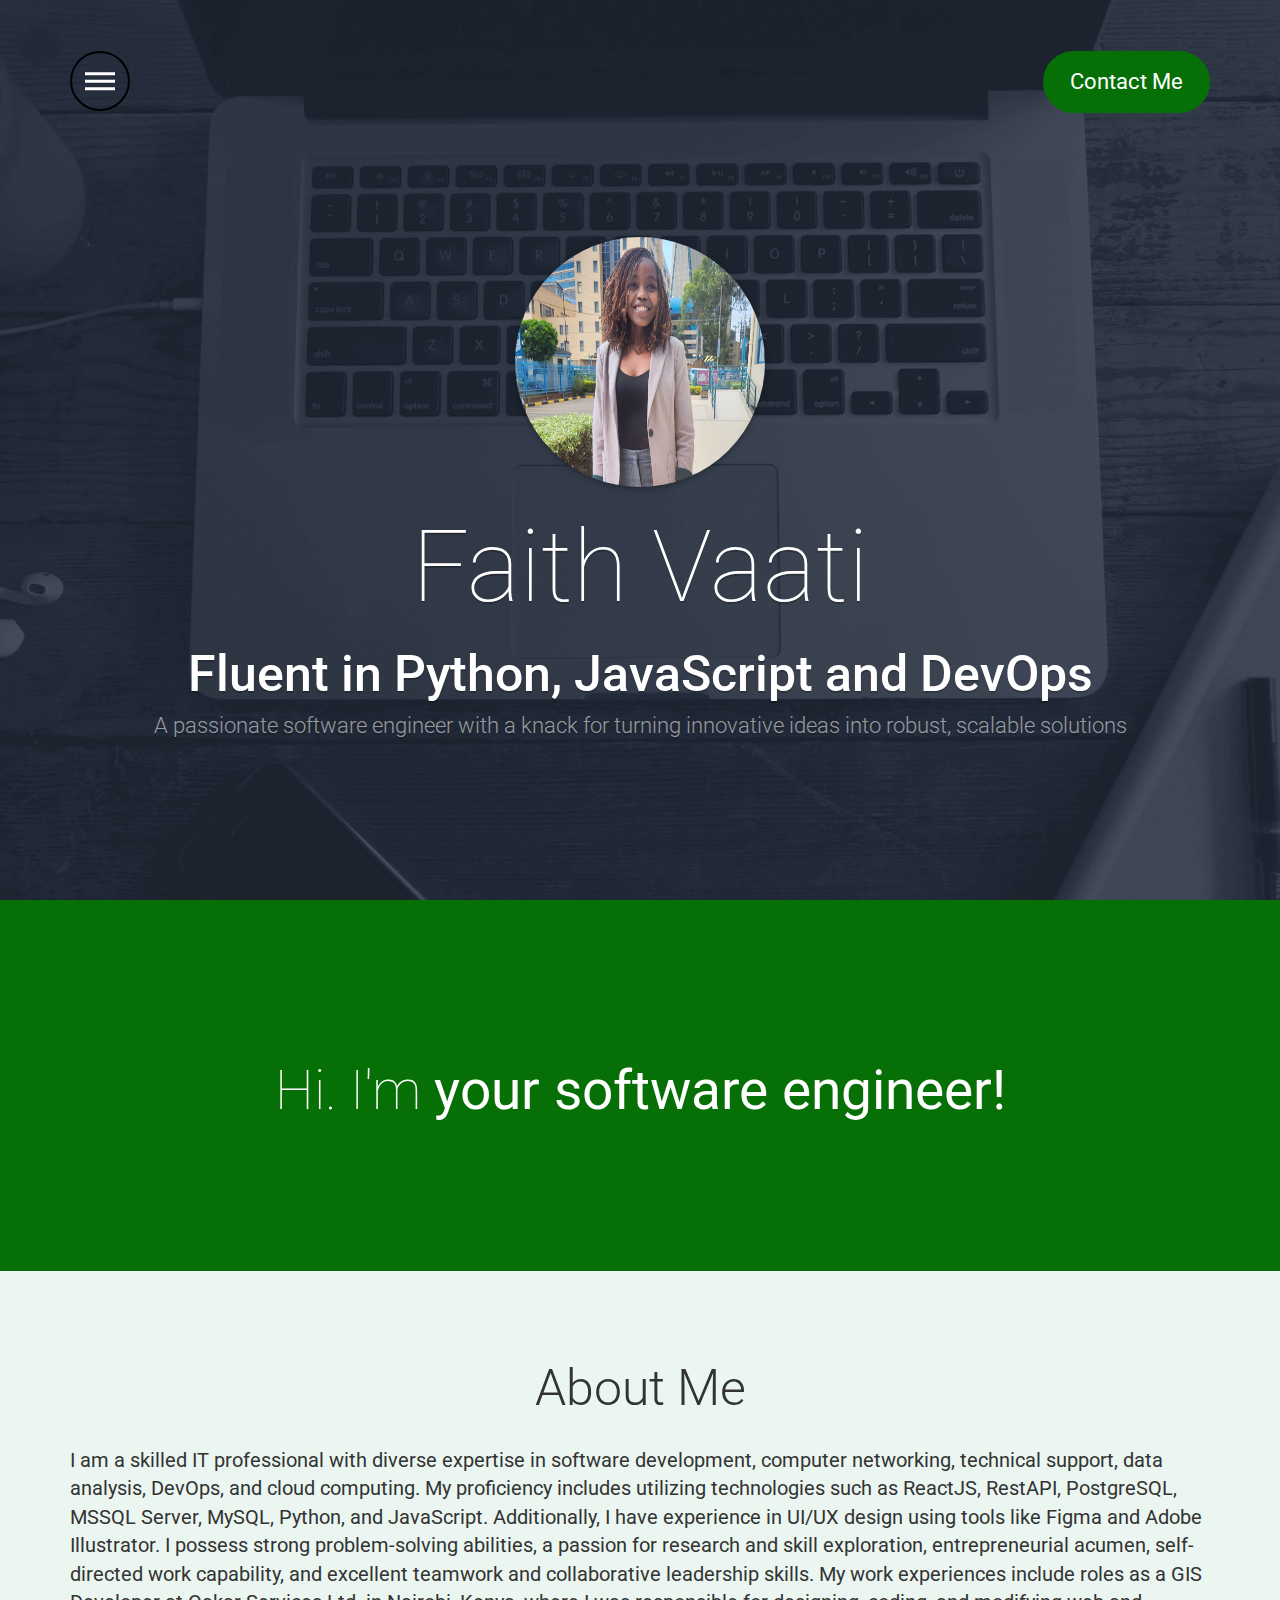
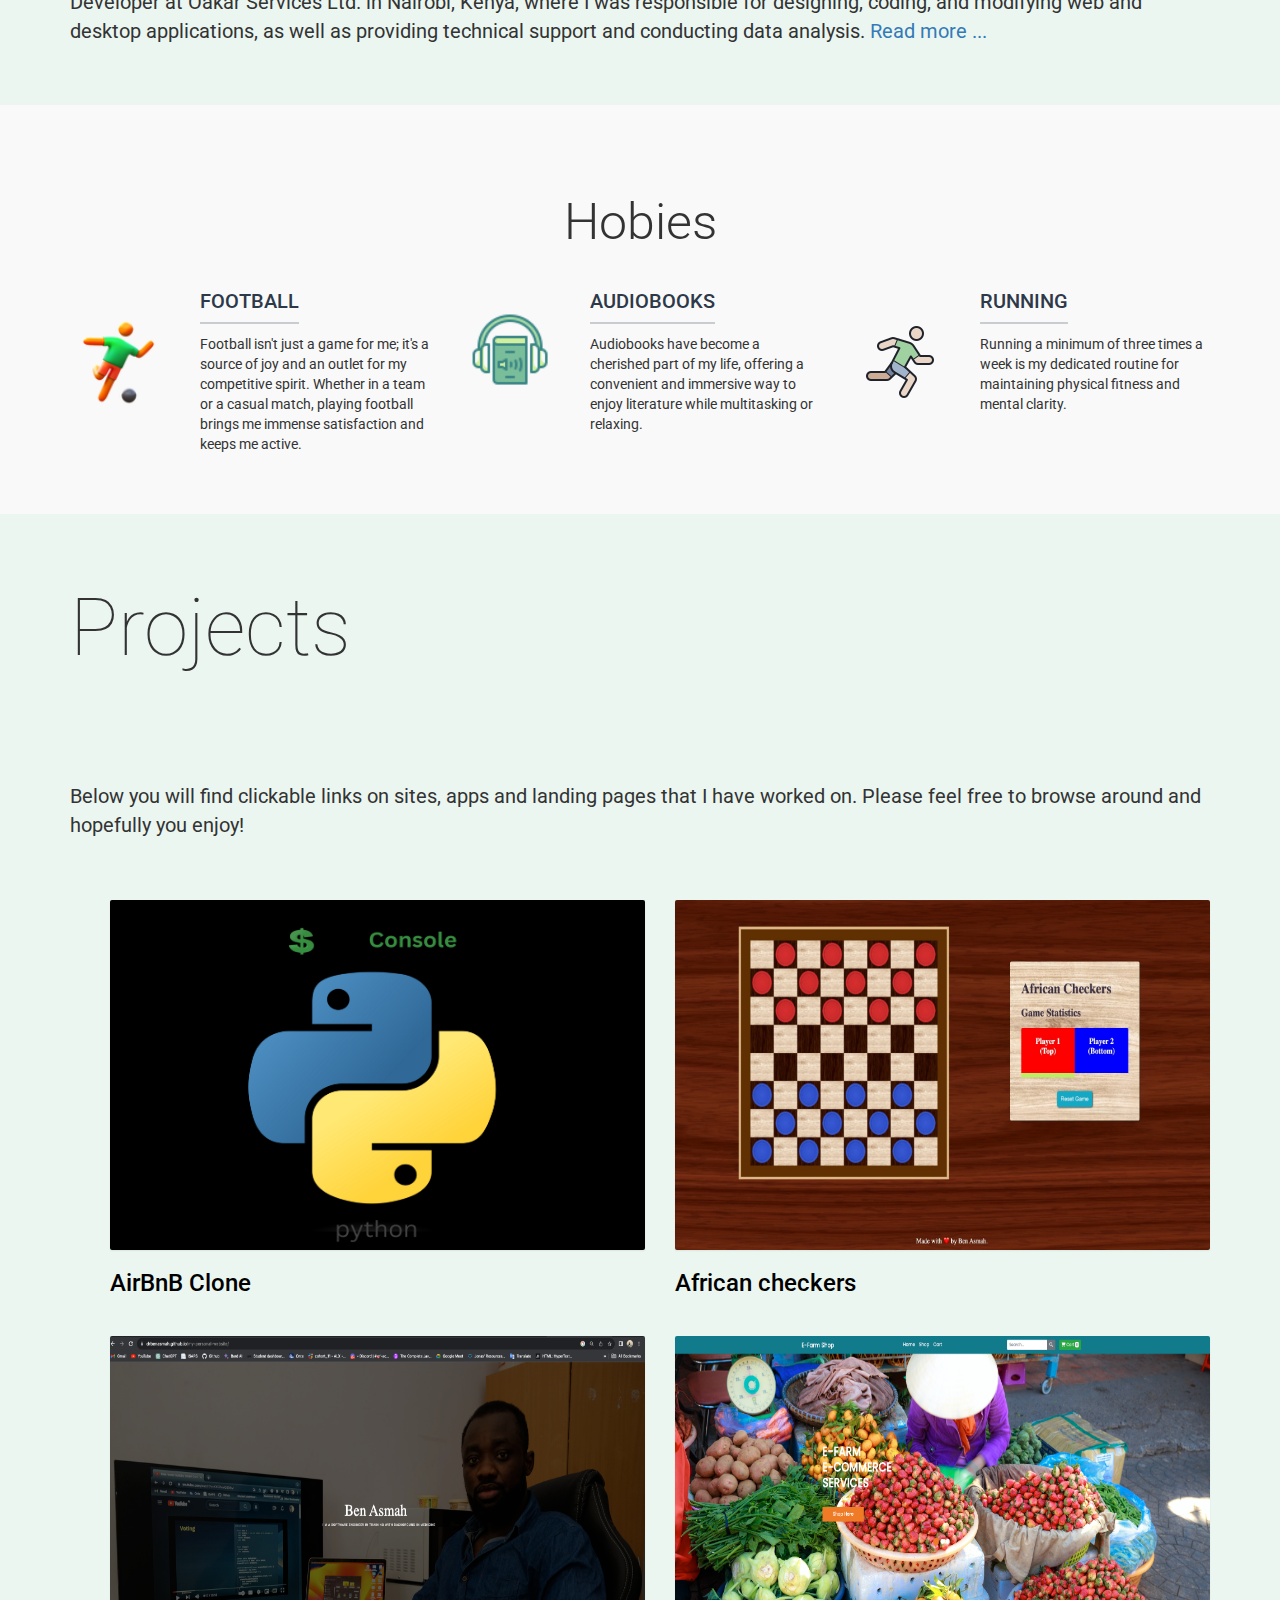
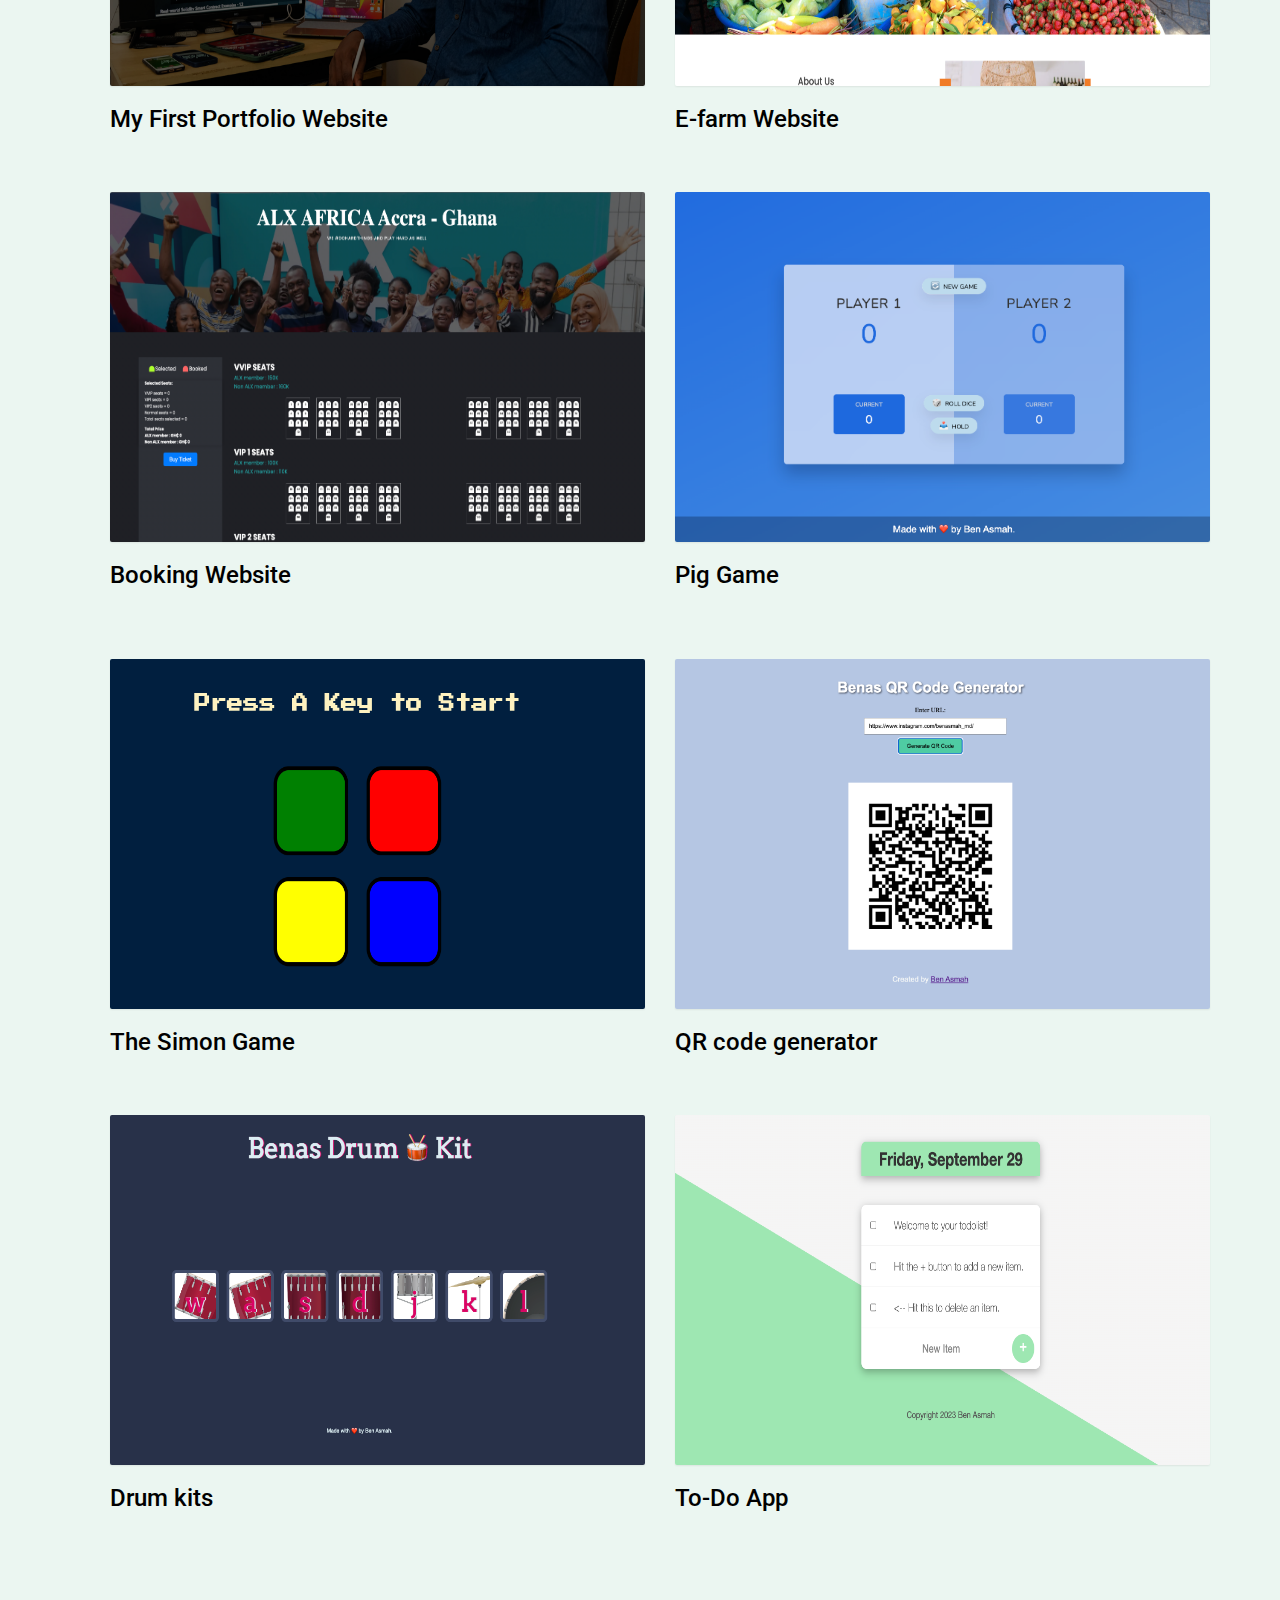
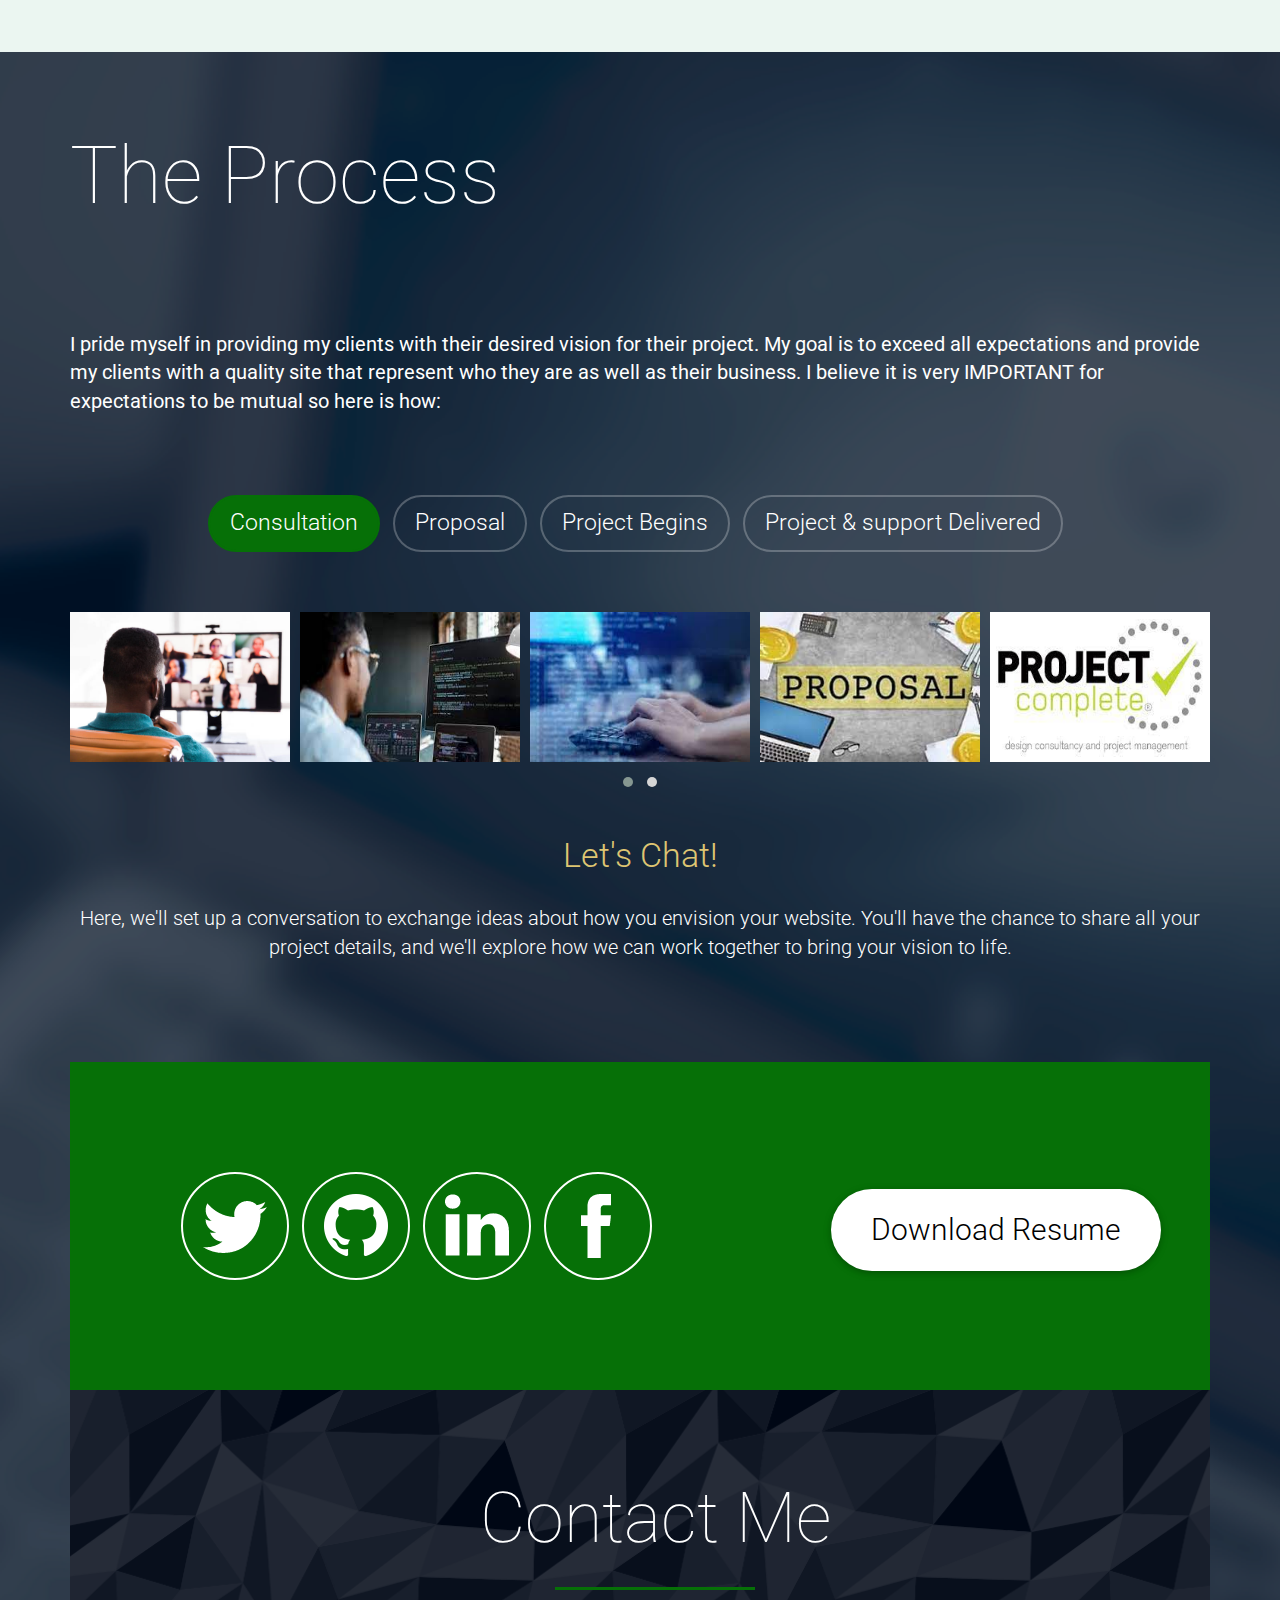
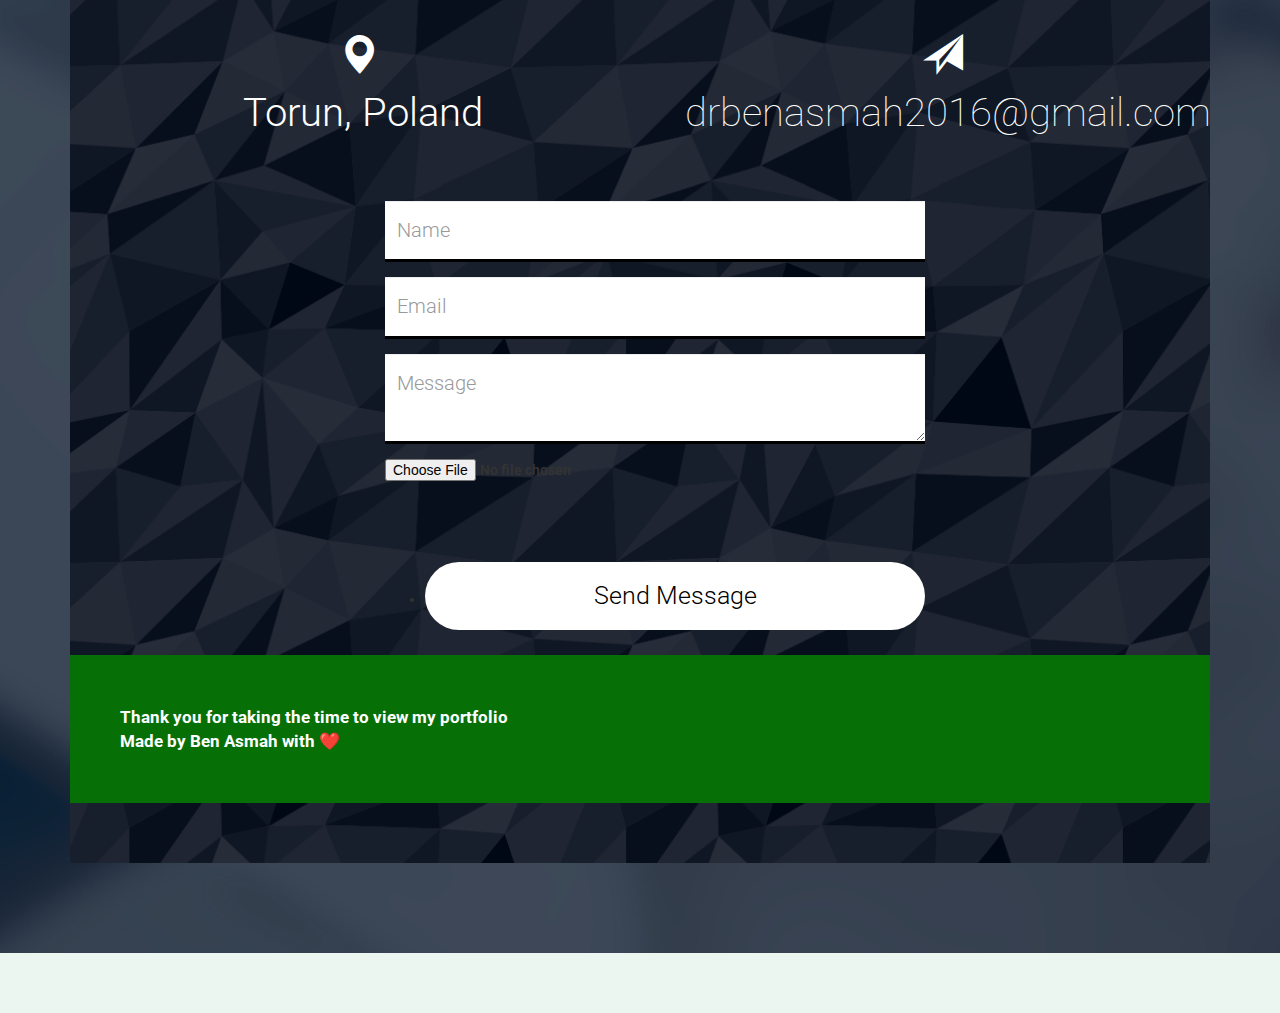
==== index.html @ cb7eb7c2 "updates" ====
<!DOCTYPE html>
<html lang="en">
  <head>
    <meta charset="UTF-8" />
    <meta http-equiv="X-UA-Compatible" content="IE=edge" />
    <meta name="viewport" content="width=device-width,initial-scale=1" />
    <meta name="robots" content="index, follow" />
    <title>Vaati Portfolio</title>
    <link rel="shortcut icon" href="img/bmj-logo.png" />

    <!-- Google Font Roboto -->
    <link
      href="http://fonts.googleapis.com/css?family=Roboto:500,400italic,100,300,700,100italic,300italic,400"
      rel="stylesheet"
      type="text/css"
    />
    <!-- Bootstrap 3.3.5 -->
    <link rel="stylesheet" type="text/css" href="css/bootstrap.min.css" />
    <!-- Design Style MyWALL -->
    <link rel="stylesheet" type="text/css" href="css/mywall.min.css" />

    <!-- HTML5 shim and Respond.js for IE8 support of HTML5 elements and media queries -->
    <!--[if lt IE 9]>
      <script src="https://oss.maxcdn.com/html5shiv/3.7.2/html5shiv.min.js"></script>
      <script src="https://oss.maxcdn.com/respond/1.4.2/respond.min.js"></script>
    <![endif]-->
  </head>
  <body>
   

    <!-- Header -->
    <header class="header-overlay">
      <!-- Menu Navigation -->
      <div id="top" class="container">
        <!-- Menu left -->
        <nav id="ha-header" class="left-nav ha-header">
          <ul class="nav">
            <li class="dropdown">
              <!-- Dropdown menu -->
              <a
                class="dropdown-toggle circle-main"
                data-toggle="dropdown"
                href="#"
                role="button"
                aria-haspopup="true"
                aria-expanded="false"
              >
                <svg
                  class="hello"
                  height="36"
                  viewBox="0 0 24 24"
                  width="36"
                  xmlns="http://www.w3.org/2000/svg"
                >
                  <path d="M2 15.5v2h20v-2H2zm0-5v2h20v-2H2zm0-5v2h20v-2H2z" />
                  <path d="M0 0h24v24H0z" fill="none" />
                </svg>
              </a>
              <!-- Navigation Sections -->
              <ul class="dropdown-menu">
                
                <li>
                  <a
                    data-scroll
                    data-options='{ "easing": "easeOutQuint" }'
                    href="#about"
                    class="menu-item wall"
                    >About Me</a
                  >
                </li>
                
                <li>
                  <a
                    data-scroll
                    data-options='{ "easing": "easeOutQuint" }'
                    href="#work"
                    class="menu-item wall"
                    >The Process</a
                  >
                </li>
                <li>
                  <a
                    data-scroll
                    data-options='{ "easing": "easeOutQuint" }'
                    href="#portfolio"
                    class="menu-item wall"
                    >Portfolio</a
                  >
                </li>
                <li>
                  <a
                    data-scroll
                    data-options='{ "easing": "easeOutQuint" }'
                    href="#contacto"
                    class="menu-item wall"
                    >Contact Me</a
                  >
                </li>
              </ul>
            </li>
          </ul>
        </nav>
        <!-- // Menu left -->

        <!-- Menu right - Hidden in small devices -->
        <div class="nav-extra hidden-xs">
         
          <!-- Button 'Hire me' -->
          <a
            class="hireme button-mywall"
            data-scroll
            data-options='{ "easing": "easeOutQuint" }'
            href="#contacto"
            >Contact Me</a
          >
        </div>
        <!-- // Menu right -->
      </div>
      <!-- // Menu Navigation -->

      <!-- Personal Details -->
      <div class="container">
        <img
          class="img-circle imgsus"
          alt="Ben Asmah"
          src="img/pic2.png" height="250" width="250"
        />
        <h1 class="name-boss">Faith Vaati</h1>
        <h2 class="main-details">Fluent in Python, JavaScript and DevOps</h2>
        <p class="extend-details">
          A passionate software engineer with a knack for turning innovative ideas into robust, scalable solutions
        </p>
      </div>
      <!-- // Personal Details -->
    </header>
    <!-- // Header -->

    <!-- About Me Intro - Text Type - Hi. I'm ... -->
    <section id="about" class="cd-intro">
      <h1 class="cd-headline letters type">
        <!-- Static Text -->
        <span>Hi. I'm </span>
        <!-- Automatic Text Type -->
        <span class="cd-words-wrapper waiting">
          <b class="is-visible">your software engineer! </b>
          <b>excited to help you create your next project!</b>
        </span>
      </h1>
    </section>
    <!-- // About Me Intro -->

    <!-- About Me Context -->
    <section class="full-section my-about">
      <!-- Top About me -->
      <article class="container">
        <div class="row">
          <!-- Text about me -->
          <div class="col-md-12" >
            <h2 class="title-three">About Me</h2>
            <p class="text-main">
              I am a skilled IT professional with diverse expertise in software development, computer networking, technical support, data analysis, DevOps, and cloud computing. My proficiency includes utilizing technologies such as ReactJS, RestAPI, PostgreSQL, MSSQL Server, MySQL, Python, and JavaScript. Additionally, I have experience in UI/UX design using tools like Figma and Adobe Illustrator.

I possess strong problem-solving abilities, a passion for research and skill exploration, entrepreneurial acumen, self-directed work capability, and excellent teamwork and collaborative leadership skills. My work experiences include roles as a GIS Developer at Oakar Services Ltd. in Nairobi, Kenya, where I was responsible for designing, coding, and modifying web and desktop applications, as well as providing technical support and conducting data analysis.
<a href="../My-Portfolio1/pages/about-me.html">Read more ...</a>
            </p>
          </div>
        </div>
      </article>

    <!-- About Me Gallery -->
    <section
      id="aboutme"
      class="full-section ha-waypoint"
      data-animate-down="ha-header-subshow"
      data-animate-up="ha-header-show"
    >
    </section>
    <!-- // About Me Gallery -->

    <!-- Skills and abilities -->
     <!-- 3 Columns extra info -->
     <article class="full-section my-extrame">
      <div class="container">
        <h3 class="title-three">Hobies</h3>
        <div class="row">
          <!-- Col 1 -->
          <div class="col-sm-4">
            <div class="row">
              <div class="col-md-4 img-myextra">
                <img
                  alt="camera"
                  class="img-myextrame"
                  src="img/football-94.png"
                  style="width: 100px; height: auto;"
                />
              </div>
              <div class="col-md-8">
                <h5 class="text-five">FOOTBALL</h5>
                <p class="text-subfive">
                  Football isn't just a game for me; it's a source of joy and an outlet for my competitive spirit. Whether in a team or a casual match, playing football brings me immense satisfaction and keeps me active.
                </p>
              </div>
            </div>
          </div>
          <!-- Col 2 -->
          <div class="col-sm-4">
            <div class="row">
              <div class="col-md-4 img-myextra">
                <img
                  alt="quality"
                  class="img-myextrame"
                  src="img/audiobook-64.png"
                  style="width: 80px; height: auto;"
                />
              </div>
              <div class="col-md-8">
                <h5 class="text-five">AUDIOBOOKS</h5>
                <p class="text-subfive">
                  Audiobooks have become a cherished part of my life, offering a convenient and immersive way to enjoy literature while multitasking or relaxing. 
                </p>
              </div>
            </div>
          </div>
          <!-- Col 3 -->
          <div class="col-sm-4">
            <div class="row">
              <div class="col-md-4 img-myextra">
                <img alt="coffee" class="img-myextrame" src="img/running-100.png"
                style="width: 100px; height: auto;"
                 />
                
              </div>
              <div class="col-md-8">
                <h5 class="text-five">Running</h5>
                <p class="text-subfive">
                  Running a minimum of three times a week is my dedicated routine for maintaining physical fitness and mental clarity. 
                </p>
              </div>
            </div>
          </div>
        </div>
      </div>
    </article>
    <!-- // 3 Columns extra info -->
  </section>
  
    <!-- // Skills and abilities -->
    <!-- Portfolio 1 -->
<!-- Portfolio 1 -->
<section id="portfolio" class="full-section">
  <!-- Text Portfolio -->
  <div class="container">
      <h3 class="title-main">Projects</h3>
      <p class="text-main">
        Below you will find clickable links on sites, apps and landing pages that I have worked on. Please feel free to browse around and hopefully you enjoy!
      </p>
  </div>

  <!-- Gallery -->
  <div class="container">
      <!-- First Row -->
      <ul class="row wall-portfolio">
        <li class="col-md-6 doblock">
          <a href="https://github.com/Faith-vaati/AirBnB_clone.git" data-imagelightbox="b">
              <img class="wall-gallery" src="img/AirBnB.png" alt="My First Portfolio Website" height="350px" width="150px" />
          </a>
          <h3>
              <a href="https://github.com/Faith-vaati/AirBnB_clone.git"
                  style="color: black; transition: color 0.3s;"
                  onmouseover="this.style.color='green'"
                  onmouseout="this.style.color='black'"
              >AirBnB Clone</a>
          </h3>
      </li>
      <li class="col-md-6 doblock">
        <a href="./project-files/checkers-game/index.html" data-imagelightbox="b">
            <img class="wall-gallery" src="img/checkers.jpg" alt="African checkers" height="350px" width="150px" />
        </a>
        <h3>
            <a href="./project-files/checkers-game/index.html"
                style="color: black; transition: color 0.3s;"
                onmouseover="this.style.color='green'"
                onmouseout="this.style.color='black'"
            >African checkers</a>
        </h3>
    </li>
          <li class="col-md-6 doblock">
              <a href="https://drbenasmah.github.io/my-personal-website/" data-imagelightbox="b">
                  <img class="wall-gallery" src="img/my-old-website.png" alt="My First Portfolio Website" height="350px" width="150px" />
              </a>
              <h3>
                  <a href="https://drbenasmah.github.io/my-personal-website/"
                      style="color: black; transition: color 0.3s;"
                      onmouseover="this.style.color='green'"
                      onmouseout="this.style.color='black'"
                  >My First Portfolio Website</a>
              </h3>
          </li>
          <li class="col-md-6 doblock">
              <a href="https://drbenasmah.github.io/my-personal-website/projects-file/Efarm/index.html" data-imagelightbox="b">
                  <img class="wall-gallery" src="img/Efarm.png" alt="E-farm Website" height="350px" width="150px" />
              </a>
              <h3>
                  <a href="https://drbenasmah.github.io/my-personal-website/projects-file/Efarm/index.html"
                      style="color: black; transition: color 0.3s;"
                      onmouseover="this.style.color='green'"
                      onmouseout="this.style.color='black'"
                  >E-farm Website</a>
              </h3>
          </li>
      </ul> <!-- End of First Row -->

      <!-- Second Row -->
      <ul class="row wall-portfolio">
        <li class="col-md-6 doblock">
          <a href="./project-files/bookingWebsite/index.html" data-imagelightbox="b">
              <img class="wall-gallery" src="img/bookingALX.png" alt="bookingPage" height="350px" width="150px" />
          </a>
          <h3>
              <a href="./project-files/bookingWebsite/index.html"
                  style="color: black; transition: color 0.3s;"
                  onmouseover="this.style.color='green'"
                  onmouseout="this.style.color='black'"
              >Booking Website</a>
          </h3>
      </li>
      <li class="col-md-6 doblock">
              <a href="https://drbenasmah.github.io/my-personal-website/projects-file/pig-game/index.html" data-imagelightbox="b">
                  <img class="wall-gallery" src="img/pig-game.png" alt="Pig Game" height="350px" width="150px" />
              </a>
              <h3>
                  <a href="https://drbenasmah.github.io/my-personal-website/projects-file/pig-game/index.html"
                      style="color: black; transition: color 0.3s;"
                      onmouseover="this.style.color='green'"
                      onmouseout="this.style.color='black'"
                  >Pig Game</a>
              </h3>
      </li>
         
      </ul> <!-- End of Second Row -->
  </div> <!-- End of Gallery -->
</section>
<!-- // Portfolio 1 -->


<!-- section 2 -->

<!-- Portfolio 2 -->
<section id="portfolio2" class="full-section">

  <!-- Gallery -->
  <div class="container">
      <!-- First Row -->
      <ul class="row wall-portfolio">
          <li class="col-md-6 doblock">
              <a href="https://drbenasmah.github.io/my-personal-website/projects-file/simon-Game-Challenge/index.html" data-imagelightbox="b">
                  <img class="wall-gallery" src="img/simon-Game.png" alt="The Simon Game" height="350px" width="150px" />
              </a>
              <h3>
                  <a href="https://drbenasmah.github.io/my-personal-website/projects-file/simon-Game-Challenge/index.html"
                      style="color: black; transition: color 0.3s;"
                      onmouseover="this.style.color='green'"
                      onmouseout="this.style.color='black'"
                  >The Simon Game</a>
              </h3>
          </li>
          <li class="col-md-6 doblock">
              <a href="/project-files/qr-code/qrCode.html" data-imagelightbox="b">
                  <img class="wall-gallery" src="./img/qr-image.png" alt="QR code generator" height="350px" width="150px" />
              </a>
              <h3>
                  <a href="ht"
                      style="color: black; transition: color 0.3s;"
                      onmouseover="this.style.color='green'"
                      onmouseout="this.style.color='black'"
                  >QR code generator</a>
              </h3>
          </li>
      </ul> <!-- End of First Row -->

      <!-- Second Row -->
      <ul class="row wall-portfolio">
          <li class="col-md-6 doblock">
              <a href="https://drbenasmah.github.io/my-personal-website/projects-file/drum-Kit/index.html" data-imagelightbox="b">
                  <img class="wall-gallery" src="img/drum-kits.png" alt="Drum kits" height="350px" width="150px" />
              </a>
              <h3>
                  <a href="https://drbenasmah.github.io/my-personal-website/projects-file/drum-Kit/index.html"
                      style="color: black; transition: color 0.3s;"
                      onmouseover="this.style.color='green'"
                      onmouseout="this.style.color='black'"
                  >Drum kits</a>
              </h3>
          </li>
          <li class="col-md-6 doblock">
            <a href="https://todo-app-benas.onrender.com/" data-imagelightbox="b">
                <img class="wall-gallery" src="img/to-do-app.png" alt="To-Do App" height="350px" width="150px" />
            </a>
            <h3>
                <a href="https://todo-app-benas.onrender.com/"
                    style="color: black; transition: color 0.3s;"
                    onmouseover="this.style.color='green'"
                    onmouseout="this.style.color='black'"
                >To-Do App</a>
            </h3>
        </li>
         
      </ul> <!-- End of Second Row -->
  </div> <!-- End of Gallery -->
</section>
<!-- // Portfolio 2 -3>






    <!-- Work Experience -->
    <section id="work" class="full-section-two bg-work">
      <!-- Text Work Experience -->
      <div class="container">
        <h2 class="title-main mywhite">The Process</h2>
        <p class="text-main mywhite">
          I pride myself in providing my clients with their desired vision for their project. My goal is to exceed all expectations and provide my clients with a quality site that represent who they are as well as their business. I believe it is very IMPORTANT for expectations to be mutual so here is how:
        </p>
      </div>
      <!-- Work -->
      <div class="container cont-mg"> 
        <!-- Nav tabs -->
        <ul class="nav nav-tabs" role="tablist">
          <li role="presentation" class="active">
            <a href="#1" role="tab" data-toggle="tab">Consultation</a>
          </li>
          <li role="presentation">
            <a href="#2" role="tab" data-toggle="tab">Proposal</a>
          </li>
          <li role="presentation">
            <a href="#3" role="tab" data-toggle="tab">Project Begins</a>
          </li>
          <li role="presentation">
            <a href="#4" role="tab" data-toggle="tab">Project & support Delivered</a>
          </li>
        
        </ul>

        <!-- Tab panes -->
        <div class="tab-content">
          <!-- Tab 1 -->
<!-- Owl Carousel images -->
<div class="owl-carousel">
  <div class="item">
    <img alt="pexels-1" src="img/consultation.jpeg"   />
  </div>
  <div class="item">
    <img alt="pexels-2 "  src="img/proj- begin.jpeg" />
  </div>
  <div class="item">
    <img alt="pexels-3" src="img/website.jpeg"  />
  </div>
  <div class="item">
    <img alt="pexels-4" src="img/proposal.jpeg"  />
  </div>
  <div class="item">
    <img alt="pexels-5" src="img/compltd.jpeg"  />
  </div>
  <div class="item">
    <img alt="pexels-6" src="img/happy01.png"  />
  </div>
</div>
<!-- // Owl Carousel images -->

          <div role="tabpanel" class="tab-pane fade active in" id="1">
            <h3 class="title-wk">Let's Chat!</h3>
           
            <p class="text-wk">
              Here, we'll set up a conversation to exchange ideas about how you envision your website. You'll have the chance to share all your project details, and we'll explore how we can work together to bring your vision to life. 
            </p>
            
          </div>
          <!-- Tab 2 -->
          <div role="tabpanel" class="tab-pane fade" id="2">
            <h3 class="title-wk">Agreements & Contracts</h3>
            
            <p class="text-wk">
              Here we will put everything that we both come to a mutual agreement on into a legal binding contract that will protect us both. 
            </p>
            
          </div>
          <!-- Tab 3 -->
          <div role="tabpanel" class="tab-pane fade" id="3">
            <h3 class="title-wk">Let's Begin!</h3>
            
            <p class="text-wk">
              At this point I will begin your project and I will work on it within the time-frame that we both agree on. During this time we will choose an agreed upon day weekly where will will discuss where I am at in the process and you will be able to see what is happening. You will be able to make changes at this point but expect extended times if there are any updates or changes other that what was shared in the proposal.
            </p>
           
          </div>
          <!-- Tab 4 -->
          <div role="tabpanel" class="tab-pane fade" id="4">
            <h3 class="title-wk">Finished Product</h3>
            
            <p class="text-wk">
              One your project is complete I will provide you with your site and licenses affiliated with your site. If you need assistance with setting up your site on a hosting site or if your in need of a domain I will be able to assist you further for an additional fee. Additionally I will also provide available ongoing support.
            </p>
            
          </div>
       
        <!-- // Tab panes -->
      </div>
   
      <!-- // Work -->

      
    
    <!-- // Work Experience -->

 

<!-- Social and Download -->
    <section id="download" class="full-download">
      <div class="container">
        <div class="row">
          <!-- Social Networks -->
          <div class="col-sm-12 btn-class col-md-7">
            <a href="https://twitter.com/AsmahPapa" class="social-ink">
              <img class="socl" src="img/twitter-icon.png" alt="twitter" />
            </a>
          
            <a href="https://github.com/drbenasmah" class="social-ink">
              <img class="socl" src="img/GitHub-Mark-Light-64px.png" alt="github" />
            </a>
            <a href="https://www.linkedin.com/in/ben-asmah-7a703a121/" class="social-ink">
              <img class="socl" src="img/linkedin-icon.png" alt="linkedin" />
            </a>
            <a href="https://www.facebook.com/ben.asmah.5/" class="social-ink">
              <img class="socl" src="img/facebook-icon.png" alt="linkedin" />
            </a>
          </div>
 <!-- Download Resume - CV -->
 <div class="col-sm-5 btn-class hidden-sm hidden-xs">
  <a class="btn-dwnld" href="https://drive.google.com/file/d/1qxqLYZkq2A0rOhbPsIXFuf4UMuw97UxO/view?usp=sharing">Download Resume</a>
</div>
</div>
</div>
</section>
          
    <!-- // Social and Download -->

    <!-- Contact me -->
    <section id="contacto" class="full-section-three bg-contact">
      <div class="container">
        <!-- Title Contact me -->
        <h1 class="title-ct">Contact Me</h1>

        <p class="separator-ct"></p>
        <!-- Localization -->
        <div class="row">
          <div class="col-md-6 col-xs-12 txt-center">
            <p class="icon-ct glyphicon glyphicon-map-marker"></p>
            <p class="text-ct"> <b>Torun, Poland<b></p>
          </div>
          <!--Mail -->
          <div class="col-md-6 col-xs-12 txt-center">
            <p class="icon-ct glyphicon glyphicon-send"></p>
            <p class="text-ct">drbenasmah2016@gmail.com</p>
          </div>
        </div>
      </div>
      <!-- Contact Form -->
<article class="container cntme">
  <form method="POST" action="send-email.php" data-netlify="true">
      <div class="form-group col-md-6 col-md-offset-3">
          <input
              type="text"
              class="form-control ct-text"
              name="name"
              id="name"
              placeholder="Name"
              required
          />
      </div>
      <!-- Form inputs -->

      <div class="form-group col-md-6 col-md-offset-3">
          <input
              type="email"
              class="form-control ct-email"
              name="email"
              id="email"
              placeholder="Email"
              required
          />
      </div>
      <div class="form-group col-md-6 col-md-offset-3">
          <textarea
              class="form-control ct-message"
              name="message"
              id="message"
              placeholder="Message"
              required
          ></textarea>
      </div>
      <div class="form-group col-md-6 col-md-offset-3">
          <input
              type="file"
              name="myfile"
              id="myfile"
              placeholder="Upload File"
          />
      </div>
      <div class="form-group col-md-6 col-md-offset-3">
          <div data-netlify-recaptcha="true"></div>
      </div>
      <div class="form-group col-md-6 col-md-offset-3">
          <ul class="actions">
              <li>
                  <input
                      type="submit"
                      value="Send Message"
                      class="btn btnc2 with-br btn-ctc"
                  />
              </li>
          </ul>
      </div>
  </form>
</article>

    <!-- Footer -->
    <footer class="full-footer">
      <div class="container padding-footer">
        <!-- Text Left -->
        <div class="row">
          <div class="col-sm-8 foo-left">
            Thank you for taking the time to view my portfolio
            <br />
         Made by Ben Asmah with ❤️
          </div>
         
        </div>
      </div>
    </footer>
    <!-- // Footer -->

    <!-- jQuery (necessary for Bootstrap's JavaScript plugins) -->
    <script src="https://ajax.googleapis.com/ajax/libs/jquery/1.11.3/jquery.min.js"></script>
    <!-- Include all compiled plugins (below), or include individual files as needed -->
    <script src="js/bootstrap.min.js"></script>
    <!-- Smooth-scroll -->
    <script src="js/smooth-scroll.min.js"></script>
    <!-- "Hi. I'am..." Text type - Resource jQuery -->
    <script src="js/main.min.js"></script>
    <!-- Owl Carousel -->
    <script src="js/owl.carousel.min.js"></script>
    <!-- Menu Scrolling -->
    <script src="js/waypoints.min.js"></script>
    <!-- Portfolio gallery -->
    <script src="js/imagelightbox.min.js"></script>
    <!-- Send Email -->
    <script src="js/sendemail.js"></script>
  </body>
</html>
---- css/mywall.min.css ----
/*!
 *
 * MyWALL v1.0
 *
 */
body {
  font-family: Roboto, Helvetica, Arial, sans-serif !important;
}
header {
  margin: 0;
  top: 0;
  bottom: 0;
  right: 0;
  left: 0;
  background: url(../img/bg_skills.png) no-repeat center center;
  background-color: rgba(0, 0, 0, 4.7);
  background-size: cover;
  width: 100%;
  min-height: 100vh;
  text-align: center;
  padding-top: 51px;
  padding-bottom: 40px;
}
a,
a:active,
a:hover,
a:visited {
  text-decoration: none;
}
a:focus {
  outline: 0 auto -webkit-focus-ring-color;
  text-decoration: none;
}
.topmenu {
  width: 100%;
  width: 100vw;
  position: fixed;
  z-index: 999;
}
nav.left-nav {
  float: left;
}
.ha-header {
  float: left;
  display: -webkit-box;
  display: -webkit-flex;
  display: -ms-flexbox;
  display: flex;
}
.ha-header.ha-header-show {
  -webkit-transform: translateY(0%);
  -ms-transform: translateY(0%);
  transform: translateY(0%);
  -webkit-transition: all 0.5s;
  transition: all 0.5s;
}
.ha-header.ha-header-subshow {
  float: left;
  display: -webkit-box;
  display: -webkit-flex;
  display: -ms-flexbox;
  display: flex;
  z-index: 9999;
  position: fixed;
}
.ha-header.ha-header-subshow a.dropdown-toggle.circle-main {
  text-decoration: none;
  background-color: #2d3848;
  border-color: rgba(255, 255, 255, 0.3);
  -webkit-transform: rotate(360deg);
  -ms-transform: rotate(360deg);
  transform: rotate(360deg);
}
.ha-header.ha-header-subshow a.dropdown-toggle.circle-main:focus,
.ha-header.ha-header-subshow a.dropdown-toggle.circle-main:hover {
  text-decoration: none;
  background-color: #2d3848;
  border-color: #2d3848;
}
.icon-up {
  width: 40px;
  background-color: #ec0856;
  height: 4px;
}
.icon-med {
  width: 40px;
  margin-top: 6px;
  background-color: #ec0856;
  height: 4px;
}
.hello {
  fill: #fff;
}
.wall {
  font-size: 17px;
  padding: 5px 30px;
}
.dropdown-toggle.circle-main,
.dropdown-toggle.circle-main:focus {
  border-radius: 100%;
  height: 60px;
  background-color: rgba(255, 255, 255, 0);
  width: 60px;
  text-align: center;
  padding-top: 11px;
  padding-right: 10px;
  padding-bottom: 12px;
  padding-left: 10px;
  border: 2px solid #000;
  -webkit-transition: all 0.3s;
  transition: all 0.3s;
}
.dropdown-toggle.circle-main:hover {
  text-decoration: none;
  background-color: #067007;
  border-color: #000;
}
.nav .open > a,
.nav .open > a:focus,
.nav .open > a:hover {
  background-color: #000;
  border-color: #000;
}
.dropdown-menu > li > a:before,
.dropdown-menu > li > a:focus,
.dropdown-menu > li > a:hover {
  color: #000;
  text-decoration: none;
  background-color: #067007;
  -webkit-transition: all 0.2s;
  transition: all 0.2s;
}
.nav-extra {
  float: right;
  display: -webkit-box;
  display: -webkit-flex;
  display: -ms-flexbox;
  display: flex;
}
.callme {
  font-size: 30px;
  background-color: rgba(0, 0, 0, 0);
  padding-top: 13px;
  padding-right: 14px;
  padding-bottom: 12px;
  padding-left: 14px;
  height: 62px;
  color: rgba(255, 255, 255, 0.47);
  text-align: center;
  z-index: 2;
  border-style: solid;
  border-width: 2px;
  border-color: rgba(255, 255, 255, 0.47);
  border-radius: 50%;
  position: static;
  -webkit-transition: all 0.3s;
  transition: all 0.3s;
}
.callme:active:hover,
.callme:focus:hover,
.callme:hover {
  color: #fff;
  background: #202648;
  border-color: rgba(255, 255, 255, 0.3);
  -webkit-transition: all 0.5s ease-out;
  transition: all 0.5s ease-out;
  cursor: pointer;
}
.callme:active,
a.callme:focus {
  color: rgba(255, 255, 255, 0.47);
  border-color: rgba(255, 255, 255, 0.47);
  outline: 0 auto -webkit-focus-ring-color;
}
.callme:hover + .callme:after {
  color: #fff;
  border-color: #f53440;
  -webkit-transition: all 0.5s ease-out;
  transition: all 0.5s ease-out;
  -webkit-transform: scale(1) rotate(360deg);
  -ms-transform: scale(1) rotate(360deg);
  transform: scale(1) rotate(360deg);
}
.glyphicon.glyphicon.glyphicon-earphone.call {
  top: 0;
}
.modal-backdrop.fade.in {
  filter: alpha(opacity=90);
  opacity: 0.9;
}
.getmetelf {
  font-size: 20px;
  color: #fff;
  text-align: center;
  padding: 30px 0;
  font-weight: 500;
  text-transform: uppercase;
}
.modal-header {
  background-color: #2d3848;
  border-top-left-radius: 3px;
  border-top-right-radius: 3px;
  border-bottom: 1px solid #0e1b29 !important;
}
.modal-content {
  border-radius: 5px !important;
}
.modal-dialog.modal-sm {
  margin: 51px auto;
}
.myphone {
  font-size: 27px;
  text-align: right;
  padding-right: 10px;
  padding-bottom: 20px;
  border-bottom: 1px solid rgba(0, 0, 0, 0.19);
  margin-top: 10px;
  margin-bottom: 10px;
  font-family: inherit;
  font-weight: 500;
  line-height: 1.1;
  color: inherit;
}
.hourcall {
  font-size: 20px;
  float: left;
  width: 40%;
  padding-top: 10px;
}
.greynum {
  float: left;
  padding-left: 10px;
  color: rgba(0, 0, 0, 0.36);
  padding-right: 10px;
}
.dayscall {
  font-size: 18px;
  padding-top: 10px;
  font-weight: 300;
  color: #868f96;
  margin-bottom: 0;
}
.contacthours {
  display: table;
}
.rightcall {
  float: right;
}
.horario {
  font-size: 20px;
  font-weight: 500;
  color: #868f96;
}
.button-mywall {
  background: #067007;
  color: #fff;
  border-radius: 50px;
  font-weight: 400;
  font-size: 22px;
  margin-left: 15px;
  padding-right: 25px;
  padding-left: 25px;
  line-height: 58px;
  margin-bottom: 10px;
  border: 2px solid #067007;
  text-align: center;
  -webkit-transition: all 0.5s;
  transition: all 0.5s;
  text-decoration: none;
}
.button-mywall:active,
.button-mywall:hover {
  color: #fff;
  background: #202648;
  border-color: rgba(255, 255, 255, 0.3);
}
.button-mywall:focus {
  color: #fff;
}
h1.name-boss {
  font-size: 100px;
  color: #fff;
  font-weight: 100;
  padding-top: 5px;
  padding-bottom: 5px;
  text-align: center;
  text-shadow: 0 2px rgba(0, 0, 0, 0.2);
}
h2.main-details {
  font-size: 50px;
  color: #fff;
  font-weight: 500;
  text-align: center;
  text-shadow: 0 2px rgba(0, 0, 0, 0.2);
}
p.extend-details {
  font-size: 22px;
  color: rgba(255, 255, 255, 0.549);
  line-height: 1.287;
  font-weight: 300;
  text-align: center;
  text-shadow: 0 2px rgba(0, 0, 0, 0.2);
}
.imgsus {
  margin-top: 10%;
  box-shadow: 0 2px 5px 0 rgba(0, 0, 0, 0.2), 0 2px 10px 0 rgba(0, 0, 0, 0.12);
}
.cd-intro {
  padding-top: 140px;
  padding-bottom: 140px;
  background-color: #067007;
  text-align: center;
  color: #fff;
  margin-bottom: 50px;
}
.cd-headline.letters.type {
  font-size: 55px;
  font-weight: 100;
}
.cd-headline.type .cd-words-wrapper {
  vertical-align: top;
  overflow: hidden;
  z-index: 1;
}
.cd-headline.type .cd-words-wrapper.waiting::after {
  -webkit-animation: cd-pulse 1s infinite;
  animation: cd-pulse 1s infinite;
}
.cd-headline.type .cd-words-wrapper.selected {
  background-color: #fff;
}
.cd-headline.type .cd-words-wrapper.selected::after {
  visibility: hidden;
}
.cd-headline.type .cd-words-wrapper.selected b {
  color: #000;
}
.cd-headline.type b {
  font-weight: 400;
  visibility: hidden;
}
.cd-headline.type b.is-visible {
  visibility: visible;
}
.cd-headline.type i {
  position: absolute;
  visibility: hidden;
}
.cd-headline.type i.in {
  position: relative;
  font-style: normal;
  visibility: visible;
}
@-webkit-keyframes cd-pulse {
  0% {
    -webkit-transform: translateY(-50%) scale(1);
    opacity: 1;
  }
  40% {
    -webkit-transform: translateY(-50%) scale(0.9);
    opacity: 0;
  }
  100% {
    -webkit-transform: translateY(-50%) scale(0);
    opacity: 0;
  }
}
@keyframes cd-pulse {
  0% {
    -webkit-transform: translateY(-50%) scale(1);
    -ms-transform: translateY(-50%) scale(1);
    transform: translateY(-50%) scale(1);
    opacity: 1;
  }
  40% {
    -webkit-transform: translateY(-50%) scale(0.9);
    -ms-transform: translateY(-50%) scale(0.9);
    transform: translateY(-50%) scale(0.9);
    opacity: 0;
  }
  100% {
    -webkit-transform: translateY(-50%) scale(0);
    -ms-transform: translateY(-50%) scale(0);
    transform: translateY(-50%) scale(0);
    opacity: 0;
  }
}
.full-section {
  width: 100%;
}
.title-main {
  font-size: 80px;
  font-weight: 100;
  margin-bottom: 110px;
}
.text-main {
  font-size: 20px;
  font-weight: 400;
}
.my-extrame {
  background-color: #f9f9f9;
  padding-top: 50px;
  padding-bottom: 50px;
  margin-top: 50px;
  margin-bottom: 50px;
}
.img-myextra {
  text-align: center;
}
.img-myextrame {
  padding-top: 32px;
}
.title-three {
  padding-top: 20px;
  font-size: 50px;
  padding-bottom: 20px;
  text-align: center;
  font-weight: 300;
}
.text-three {
  font-size: 19px;
  font-weight: 400;
  text-align: center;
  padding-bottom: 40px;
}
.img-rd {
  margin-top: 50px;
  margin-right: auto;
  margin-bottom: 30px;
  margin-left: auto;
  display: block;
}
.title-rd {
  text-align: center;
  font-size: 50px;
  font-weight: 300;
  margin-top: 0;
}
.text-rd {
  font-size: 19px;
  font-weight: 400;
  text-align: center;
}
.text-five {
  text-transform: uppercase;
  font-size: 20px;
  color: #2d3848;
  border-bottom: 2px solid rgba(45, 56, 72, 0.23);
  padding-bottom: 10px;
  display: inline-block;
}
.mywhite {
  color: #fff;
}
.full-section-two {
  width: 100%;
  padding-top: 60px;
  margin-top: 120px;
  margin-bottom: 60px;
  padding-bottom: 60px;
}
.bg-skills {
  background: url(../img/bg_skills.png?1508011304) no-repeat center center;
  background-size: cover;
}
.separ {
  margin-top: 50px;
}
.title-skill {
  font-size: 25px;
  color: #fff;
  text-align: left;
}
.bar-skill {
  background: #fff;
  padding: 5px;
  border-radius: 4px;
  margin-top: 10px;
}
.this-skill {
  height: 20px;
  border-radius: 3px;
}
.icon-skill {
  text-align: center;
  height: 75px;
  padding-top: 44px;
}
.my-red {
  background-color: #f53440;
}
.my-blue {
  background-color: #0989e7;
}
.my-pink {
  background-color: #ec0856;
}
.my-aqua {
  background-color: #00adc8;
}
.my-purple {
  background-color: #580183;
}
.my-green {
  background-color: #00cd98;
}
.my-ten {
  width: 10%;
}
.my-twenty {
  width: 20%;
}
.my-thirty {
  width: 30%;
}
.my-fourty {
  width: 40%;
}
.my-fifty {
  width: 50%;
}
.my-sixty {
  width: 60%;
}
.my-seventy {
  width: 70%;
}
.my-eighty {
  width: 80%;
}
.my-ninety {
  width: 90%;
}
.my-houndred {
  width: 100%;
}
.cont-mg {
  margin-top: 70px;
  margin-bottom: 30px;
}
.cont-ab {
  width: 100%;
  background-color: #fff;
  padding: 25px;
  border-radius: 7px;
  margin-bottom: 20px;
}
.title-four {
  font-size: 50px;
  font-weight: 300;
  margin-bottom: 35px;
}
.color-a {
  color: #580183;
}
.color-b {
  color: #0977c7;
}
.color-c {
  color: #580183;
}
.img-soft {
  margin-top: 10px;
  margin-bottom: 15px;
}
.ability {
  font-size: 20px;
  font-weight: 300;
  color: #5b6b7f;
  padding-top: 11px;
  padding-bottom: 18px;
}
.expert {
  font-size: 20px;
  padding-bottom: 18px;
  padding-top: 11px;
  color: #ec0856;
}
.advanced {
  font-size: 20px;
  padding-bottom: 18px;
  padding-top: 11px;
  color: #0977c7;
}
.text-awsm {
  font-size: 21px;
  text-align: center;
  padding-top: 13px;
  padding-bottom: 14px;
  color: #758599;
}
.intrst {
  text-align: center;
  height: 65px;
  margin-bottom: 11px;
  line-height: 5;
}
.text-interest {
  text-align: center;
  font-size: 20px;
  color: #738a99;
}
#cd-timeline {
  position: relative;
  padding-right: 0;
  padding-bottom: 2em;
  padding-left: 0;
  margin-top: 2em;
  margin-bottom: 2em;
}
#cd-timeline::before {
  content: "";
  position: absolute;
  top: 0;
  left: 50px;
  height: 100%;
  width: 4px;
  background: #d7e4ed;
}
@media only screen and (min-width: 1170px) {
  #cd-timeline {
    margin-top: 3em;
    margin-bottom: 3em;
  }
  #cd-timeline::before {
    left: 50%;
    margin-left: -2px;
  }
}
.cd-timeline-block {
  position: relative;
  margin: 2em 0;
}
.cd-timeline-block:after {
  content: "";
  display: table;
  clear: both;
}
.cd-timeline-block:first-child {
  margin-top: 0;
}
.cd-timeline-block:last-child {
  margin-bottom: 0;
}
@media only screen and (min-width: 1170px) {
  .cd-timeline-block {
    margin: 4em 0;
  }
  .cd-timeline-block:first-child {
    margin-top: 0;
  }
  .cd-timeline-block:last-child {
    margin-bottom: 0;
  }
}
.cd-timeline-img {
  position: absolute;
  top: 0;
  left: 0;
  width: 100px;
  height: 100px;
  border-radius: 50%;
  box-shadow: 0 0 0 4px white, inset 0 2px 0 rgba(0, 0, 0, 0.08),
    0 3px 0 4px rgba(0, 0, 0, 0.05);
}
.txt-times {
  text-align: center;
  display: block;
  padding-bottom: 10px;
  font-size: 20px;
  padding-top: 60px;
  border-bottom: 2px solid #580183;
  width: 140px;
  margin-top: 0;
  margin-right: auto;
  margin-bottom: 50px;
  margin-left: 30px;
}
.cd-timeline-img img {
  display: block;
  width: 64px;
  height: 64px;
  position: relative;
  left: 31%;
  top: 30%;
  margin-left: -12px;
  margin-top: -12px;
}
.cd-timeline-img.cd-picture {
  background: #75ce66;
}
.cd-timeline-img.cd-movie {
  background: #c03b44;
}
.cd-timeline-img.cd-location {
  background: #067007;
}
@media only screen and (min-width: 1170px) {
  .txt-times {
    text-align: center;
    display: block;
    padding-bottom: 10px;
    font-size: 20px;
    padding-top: 60px;
    border-bottom: 2px solid #580183;
    width: 140px;
    margin-top: 0;
    margin-right: auto;
    margin-bottom: 50px;
    margin-left: auto;
  }
  .cd-timeline-img {
    width: 100px;
    height: 100px;
    left: 50%;
    margin-left: -50px;
    -webkit-transform: translateZ(0);
    -webkit-backface-visibility: hidden;
  }
  .cssanimations .cd-timeline-img.is-hidden {
    visibility: hidden;
  }
  .cssanimations .cd-timeline-img.bounce-in {
    visibility: visible;
    -webkit-animation: cd-bounce-1 0.6s;
    animation: cd-bounce-1 0.6s;
  }
}
@-webkit-keyframes cd-bounce-1 {
  0% {
    opacity: 0;
    -webkit-transform: scale(0.5);
  }
  60% {
    opacity: 1;
    -webkit-transform: scale(1.2);
  }
  100% {
    -webkit-transform: scale(1);
  }
}
@keyframes cd-bounce-1 {
  0% {
    opacity: 0;
    -webkit-transform: scale(0.5);
    -ms-transform: scale(0.5);
    transform: scale(0.5);
  }
  60% {
    opacity: 1;
    -webkit-transform: scale(1.2);
    -ms-transform: scale(1.2);
    transform: scale(1.2);
  }
  100% {
    -webkit-transform: scale(1);
    -ms-transform: scale(1);
    transform: scale(1);
  }
}
.cd-timeline-content {
  position: relative;
  margin-left: 140px;
  background: #222930;
  border-radius: 5px;
  padding: 1em;
}
.cd-timeline-content:after {
  content: "";
  display: table;
  clear: both;
}
.cd-timeline-content h2 {
  color: #fff;
}
.cd-timeline-content .cd-date,
.cd-timeline-content .cd-read-more,
.cd-timeline-content p {
  font-size: 15px;
  color: #fff;
}
.cd-timeline-content .cd-date,
.cd-timeline-content .cd-read-more {
  display: inline-block;
}
.cd-timeline-content p {
  margin: 1em 0;
  line-height: 1.6;
}
.cd-timeline-content .cd-read-more {
  float: right;
  padding: 0.8em 1em;
  background: #acb7c0;
  color: #fff;
  border-radius: 0.25em;
}
.no-touch .cd-timeline-content .cd-read-more:hover {
  background-color: #bac4cb;
}
.cd-timeline-content .cd-date {
  float: left;
  padding: 0.8em 0;
  opacity: 0.7;
}
.cd-timeline-content::before {
  content: "";
  position: absolute;
  top: 16px;
  right: 100%;
  height: 0;
  width: 0;
  border: 7px solid transparent;
  border-right: 7px solid #222930;
}
.cd-date {
  font-style: italic;
  font-weight: 300;
}
.cd-timeline-content h3 {
  color: #fff;
  font-size: 17px;
  font-weight: 400;
  margin: 0;
  text-transform: uppercase;
}
@media only screen and (min-width: 768px) {
  .cd-timeline-content h2 {
    font-size: 27px;
    margin-top: 0;
    font-weight: 300;
  }
  .cd-timeline-content p {
    color: #fff;
    font-size: 15px;
  }
  .cd-timeline-content .cd-date,
  .cd-timeline-content .cd-read-more {
    font-size: 16px;
    font-style: italic;
    font-weight: 300;
  }
  .cd-date {
    font-style: italic;
    font-weight: 300;
  }
}
@media only screen and (min-width: 1170px) {
  .cd-timeline-content {
    margin-left: 0;
    padding: 1.6em;
    width: 42%;
  }
  .cd-timeline-content .cd-date {
    float: left;
    padding: 0.3em 0;
    opacity: 0.7;
  }
  .cd-timeline-content::before {
    top: 24px;
    left: 100%;
    border-color: transparent;
    border-left-color: #222930;
  }
  .cd-timeline-content .cd-read-more {
    float: left;
  }
  .cd-timeline-content .cd-date {
    position: absolute;
    width: 100%;
    left: 139%;
    font-style: italic;
    font-weight: 300;
    top: 6px;
    font-size: 23px;
    color: #222930;
  }
  .cd-timeline-block:nth-child(even) .cd-timeline-content {
    float: right;
  }
  .cd-timeline-block:nth-child(even) .cd-timeline-content::before {
    top: 24px;
    left: auto;
    right: 100%;
    border-color: transparent;
    border-right-color: #222930;
  }
  .cd-timeline-block:nth-child(even) .cd-timeline-content .cd-read-more {
    float: right;
  }
  .cd-timeline-block:nth-child(even) .cd-timeline-content .cd-date {
    left: auto;
    right: 142%;
    text-align: right;
  }
  .cssanimations .cd-timeline-content.is-hidden {
    visibility: hidden;
  }
  .cssanimations .cd-timeline-content.bounce-in {
    visibility: visible;
    -webkit-animation: cd-bounce-2 0.6s;
    animation: cd-bounce-2 0.6s;
  }
}
@media only screen and (min-width: 1170px) {
  .cssanimations
    .cd-timeline-block:nth-child(even)
    .cd-timeline-content.bounce-in {
    -webkit-animation: cd-bounce-2-inverse 0.6s;
    animation: cd-bounce-2-inverse 0.6s;
  }
}
@-webkit-keyframes cd-bounce-2 {
  0% {
    opacity: 0;
    -webkit-transform: translateX(-100px);
  }
  60% {
    opacity: 1;
    -webkit-transform: translateX(20px);
  }
  100% {
    -webkit-transform: translateX(0);
  }
}
@keyframes cd-bounce-2 {
  0% {
    opacity: 0;
    -webkit-transform: translateX(-100px);
    -ms-transform: translateX(-100px);
    transform: translateX(-100px);
  }
  60% {
    opacity: 1;
    -webkit-transform: translateX(20px);
    -ms-transform: translateX(20px);
    transform: translateX(20px);
  }
  100% {
    -webkit-transform: translateX(0);
    -ms-transform: translateX(0);
    transform: translateX(0);
  }
}
@-webkit-keyframes cd-bounce-2-inverse {
  0% {
    opacity: 0;
    -webkit-transform: translateX(100px);
  }
  60% {
    opacity: 1;
    -webkit-transform: translateX(-20px);
  }
  100% {
    -webkit-transform: translateX(0);
  }
}
@keyframes cd-bounce-2-inverse {
  0% {
    opacity: 0;
    -webkit-transform: translateX(100px);
    -ms-transform: translateX(100px);
    transform: translateX(100px);
  }
  60% {
    opacity: 1;
    -webkit-transform: translateX(-20px);
    -ms-transform: translateX(-20px);
    transform: translateX(-20px);
  }
  100% {
    -webkit-transform: translateX(0);
    -ms-transform: translateX(0);
    transform: translateX(0);
  }
}
.cd-container {
  width: 90%;
  max-width: 1170px;
  margin: 0 auto;
}
.cd-container::after {
  content: "";
  display: table;
  clear: both;
}
.bg-work {
  background: url(../img/bg_work.png?1508011304) no-repeat center center;
  background-size: cover;
}
.nav-tabs {
  border-bottom: 0;
  text-align: center;
}
.nav-tabs > li {
  float: none;
  margin-bottom: 0;
  display: inline-block;
}
.nav-tabs > li > a {
  margin-right: 10px;
  margin-bottom: 10px;
  line-height: 1.42857143;
  font-size: 23px;
  border: 2px solid rgba(255, 255, 255, 0.25);
  color: #fff;
  padding: 10px 20px;
  font-weight: 300;
  border-radius: 50px;
  text-align: center;
}
.nav-tabs > li > a:hover {
  border-color: #067007;
  color: #067007;
  -webkit-transition: all 0.5s;
  transition: all 0.5s;
}
.nav > li > a:focus,
.nav > li > a:hover {
  text-decoration: none;
  background-color: rgba(238, 238, 238, 0);
  -webkit-transition: all 0.5s;
  transition: all 0.5s;
}
.nav-tabs > li.active > a,
.nav-tabs > li.active > a:focus,
.nav-tabs > li.active > a:hover {
  color: #fff;
  cursor: default;
  background-color: #067007;
  border: 2px solid #067007;
  -webkit-transition: all 0.5s;
  transition: all 0.5s;
}
.tab-content {
  margin-top: 50px;
}
.title-wk {
  text-align: center;
  font-size: 34px;
  color: #dec572;
  font-weight: 300;
  padding-top: 20px;
}
.text-wk {
  font-size: 20px;
  text-align: center;
  color: #fff;
  padding-top: 20px;
  font-weight: 300;
}
.wk-company,
.wk-date {
  text-align: center;
  color: rgba(255, 255, 255, 0.7);
  font-size: 18px;
  font-weight: 300;
  text-transform: uppercase;
}
.fade {
  opacity: 0;
  -webkit-transition: opacity 0.15s linear;
  transition: opacity 0.15s linear;
}
.fade.in {
  opacity: 1;
}
.btn-pf,
.btn-pf:visited {
  display: block;
  float: left;
  margin: 0 auto;
  text-decoration: none;
  color: #748691;
  background: #fff;
  font-weight: 400;
  border-radius: 7px;
  padding-top: 16px;
  padding-right: 22px;
  padding-bottom: 16px;
  padding-left: 22px;
  text-align: center;
  font-size: 22px;
  border: 2px solid #cdd9e2;
  margin-left: 5px;
  margin-right: 5px;
}
.btn-pf.is-checked,
.btn-pf:active,
.btn-pf:hover {
  color: #282d30;
  border: 2px solid #f53440;
  cursor: pointer;
  outline: 0;
}
.depth-over-caption {
  z-index: 3;
}
.depth-over-hover {
  z-index: 7;
}
.depth-over-content {
  z-index: 11;
}
.jprt-container {
  position: relative;
  padding: 0;
}
.jprt-item {
  position: absolute;
  text-align: center;
  -webkit-transition: width 1s ease, top 1s ease, left 1s ease,
    opacity 0.5s ease;
  transition: width 1s ease, top 1s ease, left 1s ease, opacity 0.5s ease;
  z-index: 2;
}
.jprt-caption h1 {
  margin: 0;
}
.jprt-content {
  position: absolute;
  display: none;
  width: 100%;
  top: 0;
  left: 0;
  overflow-y: hidden;
  -webkit-transition: height 1s ease, top 1s ease, left 1s ease,
    opacity 0.5s ease;
  transition: height 1s ease, top 1s ease, left 1s ease, opacity 0.5s ease;
  z-index: 10;
}
.jprt-content.show_new_section {
  display: inline-block;
  z-index: 4;
}
.jprt-hover {
  position: absolute;
  opacity: 0;
  width: 100%;
  top: 0;
  left: 0;
  -webkit-transition: width 1s ease, top 1s ease, left 1s ease,
    opacity 0.25s ease;
  transition: width 1s ease, top 1s ease, left 1s ease, opacity 0.25s ease;
  z-index: 6;
}
.jprt-item:hover {
  cursor: pointer;
}
.jprt-item:hover .jprt-hover {
  opacity: 1;
}
.jprt-features {
  position: absolute;
  top: 15px;
  left: 0;
}
.jprt-features ul {
  list-style: none;
  padding: 0;
}
.jprt-features li {
  list-style: none;
  margin-bottom: 6px;
  padding: 3px 6px;
  font-size: 12px;
}
.jprt-item-status {
  position: absolute;
  top: 10px;
  right: 10px;
  font-size: 14px;
}
.jprt-item-tags {
  position: absolute;
  bottom: 0;
  padding: 5px 10px;
  width: 100%;
}
.jprt-item-title {
  position: absolute;
  top: 40%;
  width: 100%;
  font-size: 24px;
  padding: 10px;
}
h1.jprt-item-title {
  margin-top: -13px;
}
.jprt-caption-img {
  width: 30%;
  height: auto;
  top: 50px;
  position: relative;
}
.jprt-btn-transparent-white {
  color: #fff;
  background: 0 0;
  border: 1px solid #fff;
  padding: 10px 20px;
  outline: 0;
}
.jprt-btn-transparent-white:hover {
  background: rgba(255, 255, 255, 0.3);
  outline: 0;
}
.jprt-arrow-down-border {
  display: none;
  width: 60px;
  height: 60px;
  position: absolute;
  bottom: 0;
  background: #444;
  padding: 2px;
  left: 50%;
  margin-left: -30px;
  border-radius: 50%;
  z-index: 15;
  margin-bottom: -30px;
}
.jprt-arrow-down-back {
  width: 56px;
  height: 56px;
  position: absolute;
  background: #fff;
  top: 2px;
  left: 2px;
  border-radius: 50%;
}
.jprt-arrow-down {
  transform: rotate(45deg);
  -webkit-transform: rotate(45deg);
  -moz-transform: rotate(45deg);
  -o-transform: rotate(45deg);
  -ms-transform: rotate(45deg);
  background: 0 0;
  border-bottom: 2px solid #444;
  border-right: 2px solid #444;
  border-radius: 2px;
  position: relative;
  width: 20px;
  height: 20px;
  margin: auto;
  margin-top: 15px;
}
.jprt-bg-build-area {
  background: -webkit-repeating-linear-gradient(
    135deg,
    #444,
    #444 10px,
    #067007 10px,
    #067007 20px
  );
  background: repeating-linear-gradient(
    -45deg,
    #444,
    #444 10px,
    #067007 10px,
    #067007 20px
  );
}
.jp-title {
  padding-top: 40px;
  padding-bottom: 20px;
  font-size: 50px;
  font-weight: 300;
}
.jp-text {
  font-size: 35px;
  font-weight: 300;
}
.jp-bar {
  width: 150px;
  border-bottom: 2px solid #ef1345;
  margin-top: 0;
  margin-right: auto;
  margin-left: auto;
  height: 3px;
  margin-bottom: 20px;
}
.jprt-buttons {
  margin-top: 40px;
  margin-bottom: 40px;
  text-align: center;
}
.jprt-buttons .jprt-btn {
  background: rgba(255, 255, 255, 0);
  color: #6e7f93;
  font-size: 23px;
  padding: 15px 20px;
  margin: 10px;
  box-shadow: none;
  border-radius: 7px;
  border: 2px solid #b6c7cb;
  outline-style: none;
}
.jprt-buttons .jprt-btn.jprt-btn-active,
.jprt-buttons .jprt-btn.jprt-btn-active:hover,
.jprt-buttons .jprt-btn:hover {
  color: #282d30;
  border: 2px solid #f53440;
  cursor: pointer;
  outline: 0;
}
.jprt-item {
  background: #fff;
}
.jprt-item:nth-child(odd) .jprt-caption {
  background: #27b0d1;
}
.jprt-item:nth-child(even) .jprt-caption {
  background: #fff;
}
.jprt-hover {
  background: rgba(26, 39, 65, 0.95);
  color: #fff;
}
.jprt-content {
  background: #777;
  color: #eee;
}
.jprt-caption h1 {
  color: #fff;
}
.jprt-features li {
  background: #fff;
  color: #27b0d1;
}
.jprt-item-status {
  color: #fff;
}
.jprt-item-tags,
.jprt-item-title {
  background: rgba(0, 0, 0, 0.2);
  color: #fff;
}
.my-gallery {
  padding-top: 40px;
  padding-bottom: 40px;
}
.full-width {
  width: 100%;
  padding: 50px;
}
.img-pf {
  width: 100%;
}
#imagelightbox {
  cursor: pointer;
  position: fixed;
  z-index: 100002;
  -ms-touch-action: none;
  touch-action: none;
  box-shadow: 0 0 3.125em rgba(0, 0, 0, 0.75);
}
#imagelightbox-loading,
#imagelightbox-loading div {
  border-radius: 50%;
}
#imagelightbox-loading {
  width: 2.5em;
  height: 2.5em;
  background-color: #444;
  background-color: rgba(0, 0, 0, 0.5);
  position: fixed;
  z-index: 10003;
  top: 50%;
  left: 50%;
  padding: 0.625em;
  margin: -1.25em 0 0 -1.25em;
  box-shadow: 0 0 2.5em rgba(0, 0, 0, 0.75);
}
#imagelightbox-loading div {
  width: 1.25em;
  height: 1.25em;
  background-color: #fff;
  -webkit-animation: imagelightbox-loading 0.5s ease infinite;
  animation: imagelightbox-loading 0.5s ease infinite;
}
@-webkit-keyframes imagelightbox-loading {
  from {
    opacity: 0.5;
    -webkit-transform: scale(0.75);
  }
  50% {
    opacity: 1;
    -webkit-transform: scale(1);
  }
  to {
    opacity: 0.5;
    -webkit-transform: scale(0.75);
  }
}
@keyframes imagelightbox-loading {
  from {
    opacity: 0.5;
    -webkit-transform: scale(0.75);
    transform: scale(0.75);
  }
  50% {
    opacity: 1;
    -webkit-transform: scale(1);
    transform: scale(1);
  }
  to {
    opacity: 0.5;
    -webkit-transform: scale(0.75);
    transform: scale(0.75);
  }
}
#imagelightbox-overlay {
  background-color: rgba(17, 23, 31, 0.93);
  position: fixed;
  z-index: 10000;
  top: 0;
  right: 0;
  bottom: 0;
  left: 0;
}
#imagelightbox-close {
  width: 2.5em;
  height: 2.5em;
  text-align: left;
  background-color: #666;
  border-radius: 50%;
  position: fixed;
  z-index: 10002;
  top: 2.5em;
  right: 2.5em;
  -webkit-transition: color 0.3s ease;
  transition: color 0.3s ease;
}
#imagelightbox-close:focus,
#imagelightbox-close:hover {
  background-color: #111;
}
#imagelightbox-close:after,
#imagelightbox-close:before {
  width: 2px;
  background-color: #fff;
  content: "";
  position: absolute;
  top: 20%;
  bottom: 20%;
  left: 50%;
  margin-left: -1px;
}
#imagelightbox-close:before {
  -webkit-transform: rotate(45deg);
  -ms-transform: rotate(45deg);
  transform: rotate(45deg);
}
#imagelightbox-close:after {
  -webkit-transform: rotate(-45deg);
  -ms-transform: rotate(-45deg);
  transform: rotate(-45deg);
}
#imagelightbox-caption {
  text-align: center;
  color: #fff;
  background-color: #666;
  position: fixed;
  z-index: 10001;
  left: 0;
  right: 0;
  bottom: 0;
  padding: 0.625em;
}
#imagelightbox-nav {
  background-color: #444;
  background-color: rgba(0, 0, 0, 0.5);
  border-radius: 20px;
  position: fixed;
  z-index: 10001;
  left: 50%;
  bottom: 3.75em;
  padding: 0.313em;
  -webkit-transform: translateX(-50%);
  -ms-transform: translateX(-50%);
  transform: translateX(-50%);
}
#imagelightbox-nav button {
  width: 1em;
  height: 1em;
  background-color: transparent;
  border: 1px solid #fff;
  border-radius: 50%;
  display: inline-block;
  margin: 0 0.313em;
}
#imagelightbox-nav button.active {
  background-color: #fff;
}
.imagelightbox-arrow {
  width: 3.75em;
  height: 7.5em;
  background-color: #444;
  background-color: rgba(0, 0, 0, 0.5);
  vertical-align: middle;
  display: none;
  position: fixed;
  z-index: 10001;
  top: 50%;
  margin-top: -3.75em;
}
.imagelightbox-arrow:focus,
.imagelightbox-arrow:hover {
  background-color: #666;
  background-color: rgba(0, 0, 0, 0.75);
}
.imagelightbox-arrow:active {
  background-color: #111;
}
.imagelightbox-arrow-left {
  left: 2.5em;
}
.imagelightbox-arrow-right {
  right: 2.5em;
}
.imagelightbox-arrow:before {
  width: 0;
  height: 0;
  border: 1em solid transparent;
  content: "";
  display: inline-block;
  margin-bottom: -0.125em;
}
.imagelightbox-arrow-left:before {
  border-left: none;
  border-right-color: #fff;
  margin-left: -0.313em;
}
.imagelightbox-arrow-right:before {
  border-right: none;
  border-left-color: #fff;
  margin-right: -0.313em;
}
#imagelightbox-caption,
#imagelightbox-close,
#imagelightbox-loading,
#imagelightbox-nav,
#imagelightbox-overlay,
.imagelightbox-arrow {
  -webkit-animation: fade-in 0.25s linear;
  animation: fade-in 0.25s linear;
}
@-webkit-keyframes fade-in {
  from {
    opacity: 0;
  }
  to {
    opacity: 1;
  }
}
@keyframes fade-in {
  from {
    opacity: 0;
  }
  to {
    opacity: 1;
  }
}
@media only screen and (max-width: 41.25em) {
  #imagelightbox-close {
    top: 1.25em;
    right: 1.25em;
  }
  #imagelightbox-nav {
    bottom: 1.25em;
  }
  .imagelightbox-arrow {
    width: 2.5em;
    height: 3.75em;
    margin-top: -2.75em;
  }
  .imagelightbox-arrow-left {
    left: 1.25em;
  }
  .imagelightbox-arrow-right {
    right: 1.25em;
  }
}
@media only screen and (max-width: 20em) {
  .imagelightbox-arrow-left {
    left: 0;
  }
  .imagelightbox-arrow-right {
    right: 0;
  }
}
.wall-gallery {
  display: block;
  width: 100%;
  border-radius: 2px;
  box-shadow: 0 1px 2px rgba(0, 0, 0, 0.07);
  -webkit-transition: all 0.1s ease-in-out;
  transition: all 0.1s ease-in-out;
}
.wall-gallery:hover {
  -webkit-transform: scale(1.05, 1.05);
  -ms-transform: scale(1.05, 1.05);
  transform: scale(1.05, 1.05);
}
.wall-portfolio {
  margin-top: 20px;
}
.doblock {
  display: block;
  margin-top: 30px;
}
.full-download {
  margin-top: 100px;
  background-color: #067007;
  padding-top: 100px;
  padding-bottom: 100px;
}
.btn-dwnld {
  background-color: black;
  padding: 20px 40px;
  border-radius: 50px;
  font-size: 30px;
  margin-top: 13px;
  color: #1b1c3e;
  font-weight: 300;
  box-shadow: 0 2px 5px 0 rgba(0, 0, 0, 0.16), 0 2px 10px 0 rgba(0, 0, 0, 0.12);
  -webkit-transition: all 0.3s;
  transition: all 0.3s;
}
.btn-dwnld:focus,
.btn-dwnld:hover {
  background-color: #2d373d;
  color: #fff;
}
.social-ink {
  float: left;
  padding: 20px;
  border-radius: 50%;
  border: 2px solid #fff;
  margin-left: 10px;
  margin-bottom: 10px;
  margin-top: 10px;
}
.social-ink:hover {
  float: left;
  padding: 20px;
  background-color: #2d373d;
  border-radius: 50%;
  border: 2px solid rgba(44, 49, 58, 1);
  margin-left: 10px;
  -webkit-transition: all 0.3s;
  transition: all 0.3s;
}
.bg-contact {
  background: url(../img/bg_6.png) no-repeat center center;
  background-size: cover;
}
.full-section-three {
  width: 100%;
  padding-top: 60px;
  padding-bottom: 60px;
}
.btn-class {
  text-align: center;
}
.title-ct {
  font-size: 70px;
  font-weight: 100;
  margin-bottom: 30px;
  margin-top: 30px;
  color: #fff;
  text-align: center;
}
.separator-ct {
  border-bottom: 3px solid #067007;
  width: 200px;
  margin-top: 0;
  margin-right: auto;
  margin-bottom: 40px;
  margin-left: auto;
}
.icon-ct {
  color: #fff;
  font-size: 40px;
  padding-top: 4px;
  padding-right: 10px;
  width: 100%;
}
.text-ct {
  font-size: 40px;
  font-weight: 100;
  color: #fff;
  width: 100%;
}
.text-ct b {
  font-weight: 300;
}
.txt-center {
  text-align: center;
  display: inline-block;
}
.cntme {
  margin-top: 50px;
}
.form-control {
  display: block;
  width: 100%;
  height: auto;
  padding: 15px 12px;
  font-size: 20px;
  font-weight: 300;
  line-height: 1.42857143;
  color: #000000;
  background-color: rgb(255, 255, 255);
  background-image: none;
  border: none;
  border-bottom: 3px solid #000000;
  border-radius: 0;
}
.form-control:focus {
  border-bottom: 3px solid rgb(255, 255, 255);
}
.ct-name {
  background-image: url(../img/name.png?1508011304);
  background-position-x: 10px;
  background-position-y: 50%;
  background-position: 10px 50%;
  background-size: initial;
  background-repeat: no-repeat;
  background-attachment: initial;
  background-origin: initial;
  background-clip: initial;
  background-color: rgb(252, 252, 252);
  padding-left: 52px;
}
.ct-mail {
  background-image: url(../img/mail.png?1508011304);
  background-position-x: 10px;
  background-position-y: 50%;
  background-position: 10px 50%;
  background-size: initial;
  background-repeat: no-repeat;
  background-attachment: initial;
  background-origin: initial;
  background-clip: initial;
  background-color: rgb(251, 251, 251);
  padding-left: 52px;
}
.btn-ctc {
  margin-top: 50px;
  margin-right: auto;
  margin-bottom: 0;
  margin-left: auto;
  font-size: 25px;
  color: #000000;
  background-color: #ffffff;
  border-radius: 50px;
  padding: 15px 20px;
  display: block;
  font-weight: 300;
  -webkit-transition: all 0.3s;
  transition: all 0.3s;
  width: 100%;
}
.btn-ctc:hover {
  margin-top: 50px;
  margin-right: auto;
  margin-bottom: 0;
  margin-left: auto;
  font-size: 25px;
  color: #067007;
  background-color: white;
  border-radius: 50px;
  padding: 15px 20px;
  display: block;
  font-weight: 300;
}
#successmsg {
  text-align: center;
  color: #fff;
  background-color: #ec0856;
  font-size: 20px;
  -webkit-transition: all 0.3s;
  transition: all 0.3s;
  display: table;
  margin-top: 10px;
  margin-right: auto;
  margin-bottom: -20px;
  margin-left: auto;
  border-radius: 5px;
}
.pad {
  padding: 20px;
  margin: 0;
}
.padding-footer {
  padding: 50px;
}
.full-footer {
  background-color: #067007;
  color: white;
}
.foo-right {
  font-size: 17px;
  text-align: right;
}
.foo-left {
  font-size: 17px;
  text-align: left;
}
.owl-carousel .animated {
  -webkit-animation-duration: 1000ms;
  animation-duration: 1000ms;
  -webkit-animation-fill-mode: both;
  animation-fill-mode: both;
}
.owl-carousel .owl-animated-in {
  z-index: 0;
}
.owl-carousel .owl-animated-out {
  z-index: 1;
}
.owl-carousel .fadeOut {
  -webkit-animation-name: fadeOut;
  animation-name: fadeOut;
}
@-webkit-keyframes fadeOut {
  0% {
    opacity: 1;
  }
  100% {
    opacity: 0;
  }
}
@keyframes fadeOut {
  0% {
    opacity: 1;
  }
  100% {
    opacity: 0;
  }
}
.owl-height {
  -webkit-transition: height 500ms ease-in-out;
  transition: height 500ms ease-in-out;
}
.owl-carousel {
  display: none;
  width: 100%;
  -webkit-tap-highlight-color: transparent;
  position: relative;
  z-index: 1;
}
.owl-carousel .owl-stage {
  position: relative;
  -ms-touch-action: pan-Y;
}
.owl-carousel .owl-stage:after {
  content: ".";
  display: block;
  clear: both;
  visibility: hidden;
  line-height: 0;
  height: 0;
}
.owl-carousel .owl-stage-outer {
  position: relative;
  overflow: hidden;
  -webkit-transform: translate3d(0px, 0, 0);
}
.owl-carousel .owl-controls .owl-dot,
.owl-carousel .owl-controls .owl-nav .owl-next,
.owl-carousel .owl-controls .owl-nav .owl-prev {
  cursor: pointer;
  cursor: hand;
  -webkit-user-select: none;
  -khtml-user-select: none;
  -moz-user-select: none;
  -ms-user-select: none;
  user-select: none;
}
.owl-carousel.owl-loaded {
  display: block;
}
.owl-carousel.owl-loading {
  opacity: 0;
  display: block;
}
.owl-carousel.owl-hidden {
  opacity: 0;
}
.owl-carousel .owl-refresh .owl-item {
  display: none;
}
.owl-carousel .owl-item {
  position: relative;
  min-height: 1px;
  float: left;
  -webkit-backface-visibility: hidden;
  -webkit-tap-highlight-color: transparent;
  -webkit-touch-callout: none;
  -webkit-user-select: none;
  -moz-user-select: none;
  -ms-user-select: none;
  user-select: none;
}
.owl-carousel .item img {
  width: 200px; /* Set the desired width */
  height: 150px; /* Set the desired height */
}

.owl-carousel .owl-item img {
  display: block;
  width: 100%;
  -webkit-transform-style: preserve-3d;
}

.owl-carousel.owl-text-select-on .owl-item {
  -webkit-user-select: auto;
  -moz-user-select: auto;
  -ms-user-select: auto;
  user-select: auto;
}
.owl-carousel .owl-grab {
  cursor: move;
  cursor: -webkit-grab;
  cursor: -o-grab;
  cursor: -ms-grab;
  cursor: grab;
}
.owl-carousel.owl-rtl {
  direction: rtl;
}
.owl-carousel.owl-rtl .owl-item {
  float: right;
}
.no-js .owl-carousel {
  display: block;
}
.owl-carousel .owl-item .owl-lazy {
  opacity: 0;
  -webkit-transition: opacity 400ms ease;
  transition: opacity 400ms ease;
}
.owl-carousel .owl-item img {
  -webkit-transform-style: preserve-3d;
  transform-style: preserve-3d;
}
.owl-carousel .owl-video-wrapper {
  position: relative;
  height: 100%;
  background: #000;
}
.owl-carousel .owl-video-play-icon {
  position: absolute;
  height: 80px;
  width: 80px;
  left: 50%;
  top: 50%;
  margin-left: -40px;
  margin-top: -40px;
  background: url(owl.video.play.png?1508011304) no-repeat;
  cursor: pointer;
  z-index: 1;
  -webkit-backface-visibility: hidden;
  -webkit-transition: scale 100ms ease;
  transition: scale 100ms ease;
}
.owl-carousel .owl-video-play-icon:hover {
  -webkit-transition: scale(1.3, 1.3);
  transition: scale(1.3, 1.3);
}
.owl-carousel .owl-video-playing .owl-video-play-icon,
.owl-carousel .owl-video-playing .owl-video-tn {
  display: none;
}
.owl-carousel .owl-video-tn {
  opacity: 0;
  height: 100%;
  background-position: center center;
  background-repeat: no-repeat;
  background-size: contain;
  -webkit-transition: opacity 400ms ease;
  transition: opacity 400ms ease;
}
.owl-carousel .owl-video-frame {
  position: relative;
  z-index: 1;
}
.owl-controls {
  margin-top: 10px;
  text-align: center;
  -webkit-tap-highlight-color: transparent;
}
.owl-theme .owl-controls .owl-nav [class*="owl-"] {
  color: #fff;
  font-size: 14px;
  margin: 5px;
  padding: 4px 7px;
  background: #d6d6d6;
  display: inline-block;
  cursor: pointer;
  border-radius: 3px;
}
.owl-theme .owl-dots .owl-dot {
  display: inline-block;
  zoom: 1;
}
.owl-theme .owl-dots .owl-dot.active span,
.owl-theme .owl-dots .owl-dot:hover span {
  background: #869791;
}
.owl-theme .owl-dots .owl-dot span {
  width: 10px;
  height: 10px;
  margin: 5px 7px;
  background: #d6d6d6;
  display: block;
  -webkit-backface-visibility: visible;
  -webkit-transition: opacity 200ms ease;
  transition: opacity 200ms ease;
  border-radius: 30px;
}
@media (max-width: 1200px) {
  h1.name-boss {
    font-size: 80px;
    color: #fff;
    text-align: center;
  }
  h2.main-details {
    font-size: 40px;
    color: #fff;
    text-align: center;
  }
  p.extend-details {
    font-size: 19px;
    padding-top: 10px;
    color: rgba(255, 255, 255, 0.549);
    line-height: 1.287;
    font-weight: 300;
    text-align: center;
  }
  .img-rd {
    margin-top: 50px;
    margin-right: auto;
    margin-bottom: 30px;
    margin-left: auto;
    display: block;
  }
  .title-rd {
    text-align: center;
    font-size: 45px;
    font-weight: 300;
    margin-top: 0;
  }
  .text-rd {
    font-size: 18px;
    font-weight: 400;
    text-align: center;
  }
  .advanced,
  .expert {
    font-size: 18px;
    padding-bottom: 18px;
    padding-top: 14px;
  }
}
@media (max-width: 992px) {
  h1.name-boss {
    font-size: 70px;
    color: #fff;
    font-weight: 100;
    padding-top: 10px;
    padding-bottom: 10px;
    text-align: center;
  }
  h2.main-details {
    font-size: 34px;
    color: #fff;
    text-align: center;
  }
  p.extend-details {
    font-size: 19px;
    padding-top: 10px;
    color: rgba(255, 255, 255, 0.549);
    line-height: 1.287;
    font-weight: 300;
    text-align: center;
  }
  .title-main {
    font-size: 70px;
    font-weight: 100;
    margin-bottom: 30px;
    margin-top: 30px;
  }
  .text-main {
    font-size: 19px;
    font-weight: 400;
  }
  .title-skill {
    padding-top: 20px;
  }
  .icon-skill {
    padding-top: 65px;
  }
  .txt-times {
    text-align: center;
    display: block;
    padding-bottom: 10px;
    font-size: 20px;
    padding-top: 60px;
    border-bottom: 2px solid #580183;
    width: 140px;
    margin-top: 0;
    margin-right: auto;
    margin-bottom: 50px;
    margin-left: 20px;
  }
}
@media (max-width: 768px) {
  h1.name-boss {
    font-size: 50px;
    color: #fff;
    font-weight: 100;
    padding-top: 10px;
    padding-bottom: 10px;
    text-align: center;
  }
  h2.main-details {
    font-size: 29px;
    color: #fff;
    text-align: center;
  }
  p.extend-details {
    font-size: 18px;
    padding-top: 10px;
    color: rgba(255, 255, 255, 0.649);
    line-height: 1.287;
    text-align: center;
  }
  .cd-headline.letters.type {
    font-size: 38px;
  }
  .title-main {
    font-size: 50px;
    font-weight: 100;
    margin-bottom: 20px;
  }
  .text-main {
    font-size: 18px;
    font-weight: 400;
  }
  .img-rd {
    margin-top: 50px;
    margin-right: auto;
    margin-bottom: 30px;
    margin-left: auto;
    display: block;
  }
  .title-rd {
    text-align: center;
    font-size: 35px;
    font-weight: 300;
    margin-top: 0;
  }
  .text-rd {
    font-size: 17px;
    font-weight: 400;
    text-align: center;
  }
  .owl-carousel .owl-stage-outer {
    position: relative;
    overflow: hidden;
    -webkit-transform: translate3d(0px, 0, 0);
  }
  .title-skill {
    padding-top: 0;
  }
  .separ {
    margin-top: 30px;
  }
  .advanced,
  .expert {
    font-size: 15px;
    padding-bottom: 18px;
    padding-top: 16px;
  }
  .social-ink {
    float: none;
    padding: 20px;
    border-radius: 50%;
    border: 2px solid #fff;
    margin-left: 10px;
    margin-bottom: 10px;
    display: inline-block;
    margin-top: 10px;
  }
  .social-ink:hover {
    float: none;
    padding: 20px;
    background-color: #2d373d;
    border-radius: 50%;
    border: 2px solid rgba(44, 49, 58, 1);
    margin-left: 10px;
    -webkit-transition: all 0.3s;
    transition: all 0.3s;
  }
  .text-ct {
    font-size: 28px;
    font-weight: 100;
    color: #fff;
    width: 100%;
  }
  .foo-right {
    font-size: 17px;
    text-align: center;
    padding-top: 30px;
  }
  .img-myextrame {
    padding-bottom: 12px;
    padding-top: 32px;
  }
  .text-five {
    text-transform: uppercase;
    font-size: 20px;
    text-align: center;
    color: #2d3848;
    border-bottom: 2px solid rgba(45, 56, 72, 0.23);
    padding-bottom: 10px;
    display: block;
  }
  .cd-timeline-content h2 {
    font-size: 20px;
    margin-top: 5px;
    font-weight: 300;
  }
}
@media (min-width: 768px) {
  .btn-dwnld {
    background-color: #fff;
    padding: 20px 40px;
    border-radius: 50px;
    font-size: 30px;
    margin-top: 27px;
    color: black;
    font-weight: 300;
    box-shadow: 0 2px 5px 0 rgba(0, 0, 0, 0.16),
      0 2px 10px 0 rgba(0, 0, 0, 0.12);
    -webkit-transition: all 0.3s;
    transition: all 0.3s;
    display: inline-block;
  }
  .social-ink {
    float: none;
    padding: 20px;
    border-radius: 50%;
    border: 2px solid #fff;
    margin-left: 10px;
    margin-bottom: 10px;
    display: inline-block;
    margin-top: 10px;
  }
  .social-ink:hover {
    float: none;
    padding: 20px;
    background-color: #2d373d;
    border-radius: 50%;
    border: 2px solid rgba(44, 49, 58, 1);
    margin-left: 10px;
    -webkit-transition: all 0.3s;
    transition: all 0.3s;
  }
}
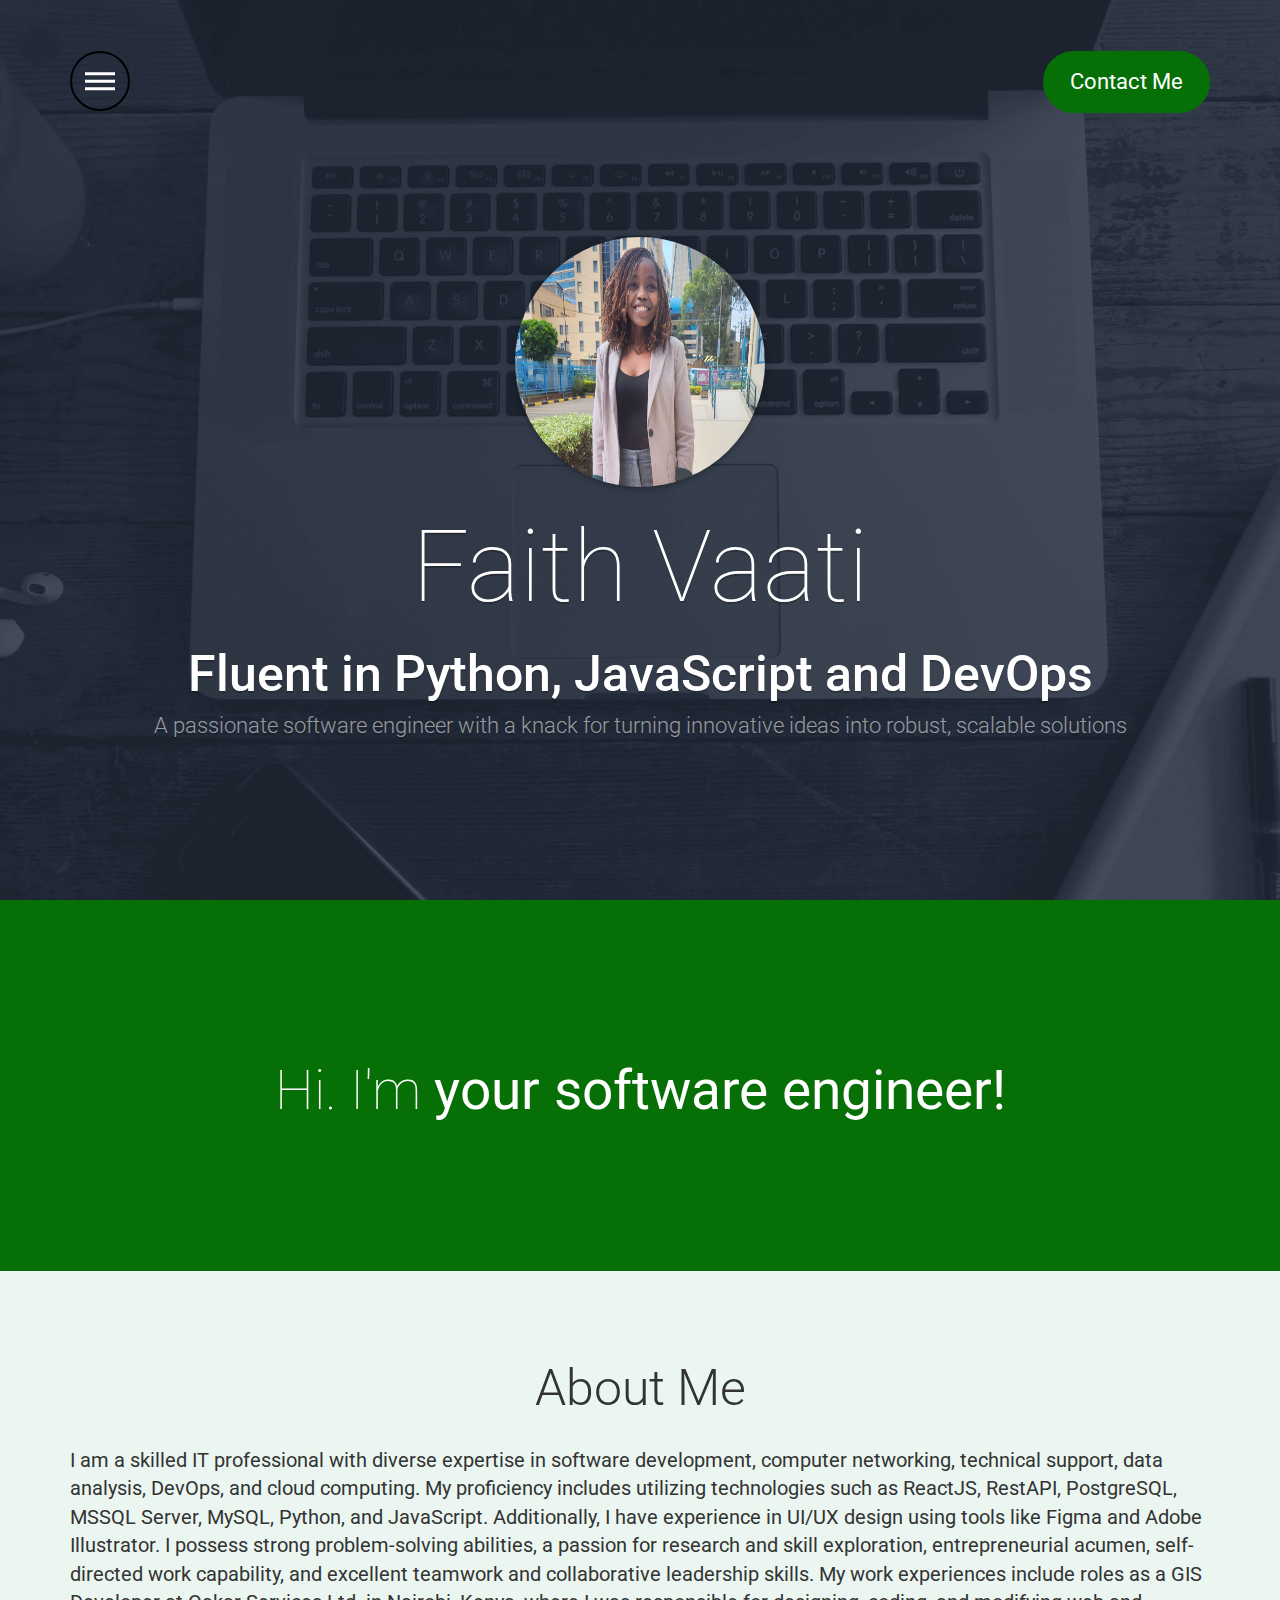
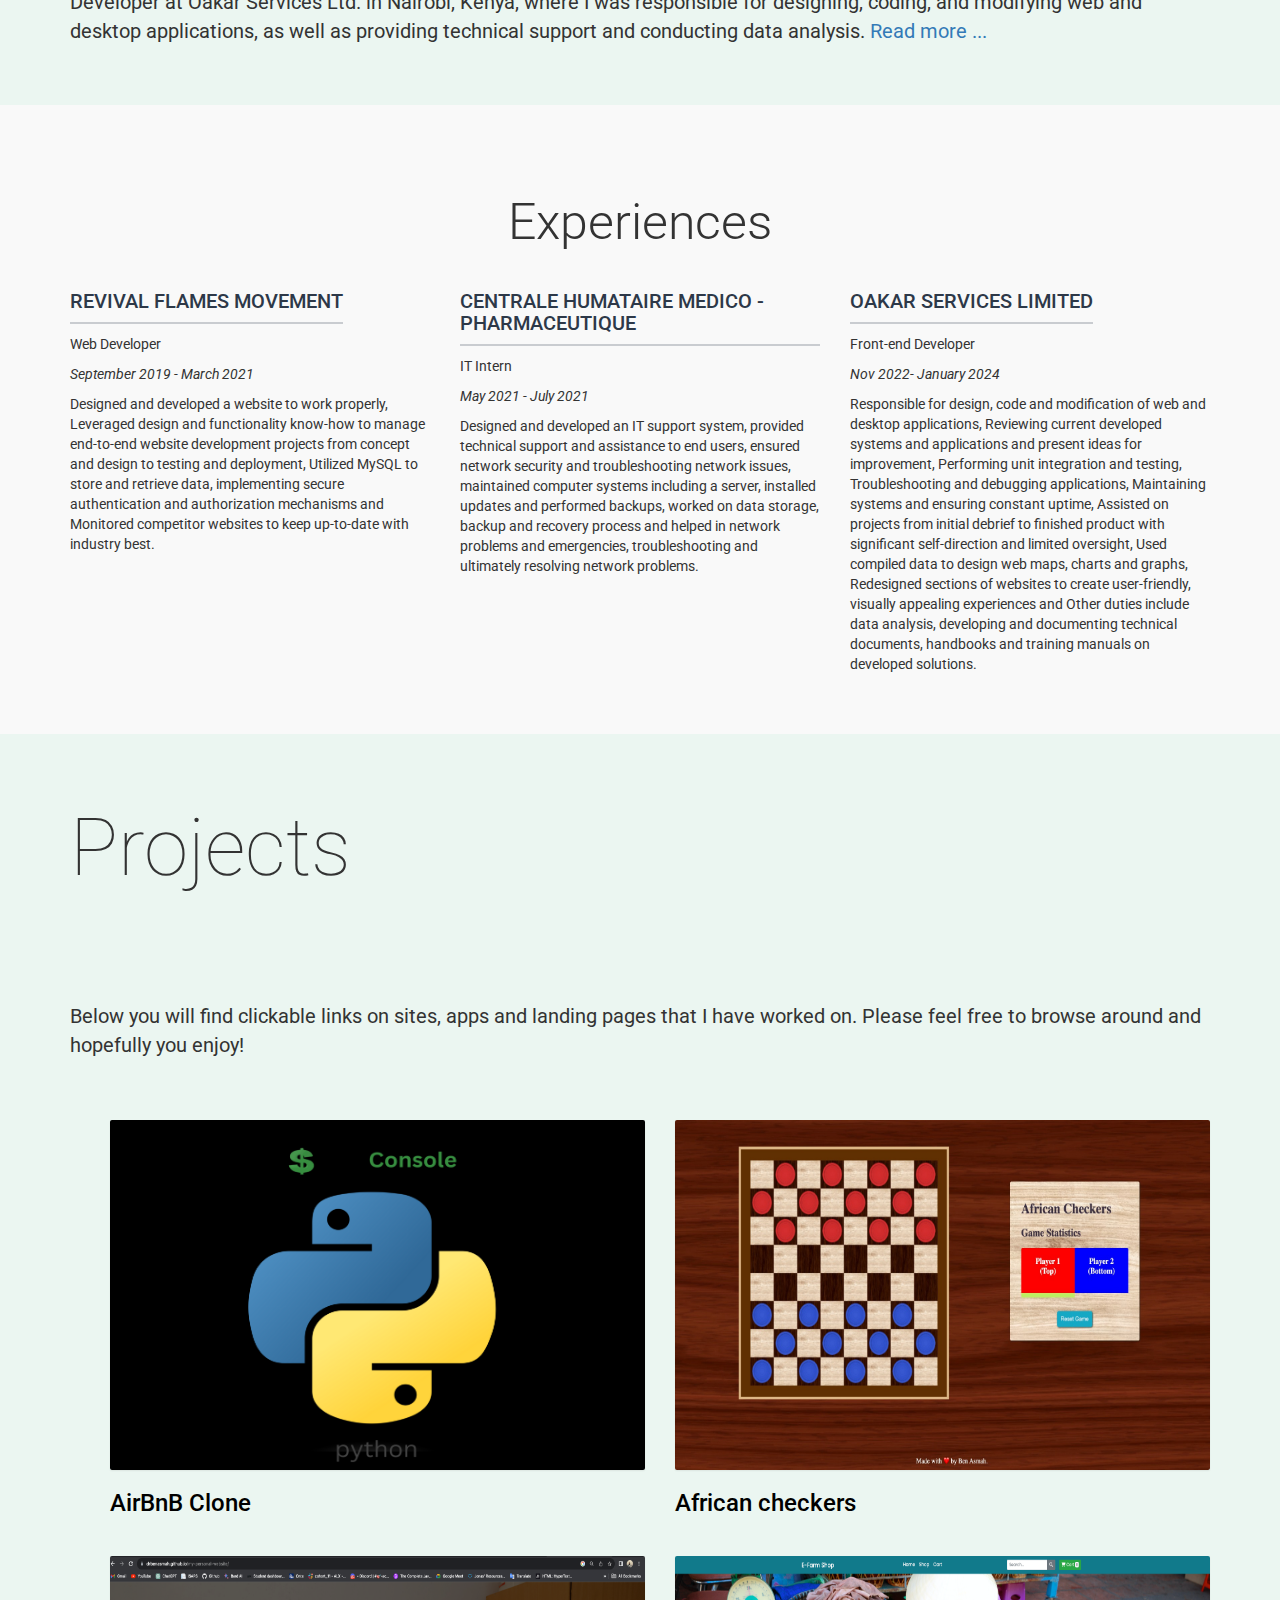
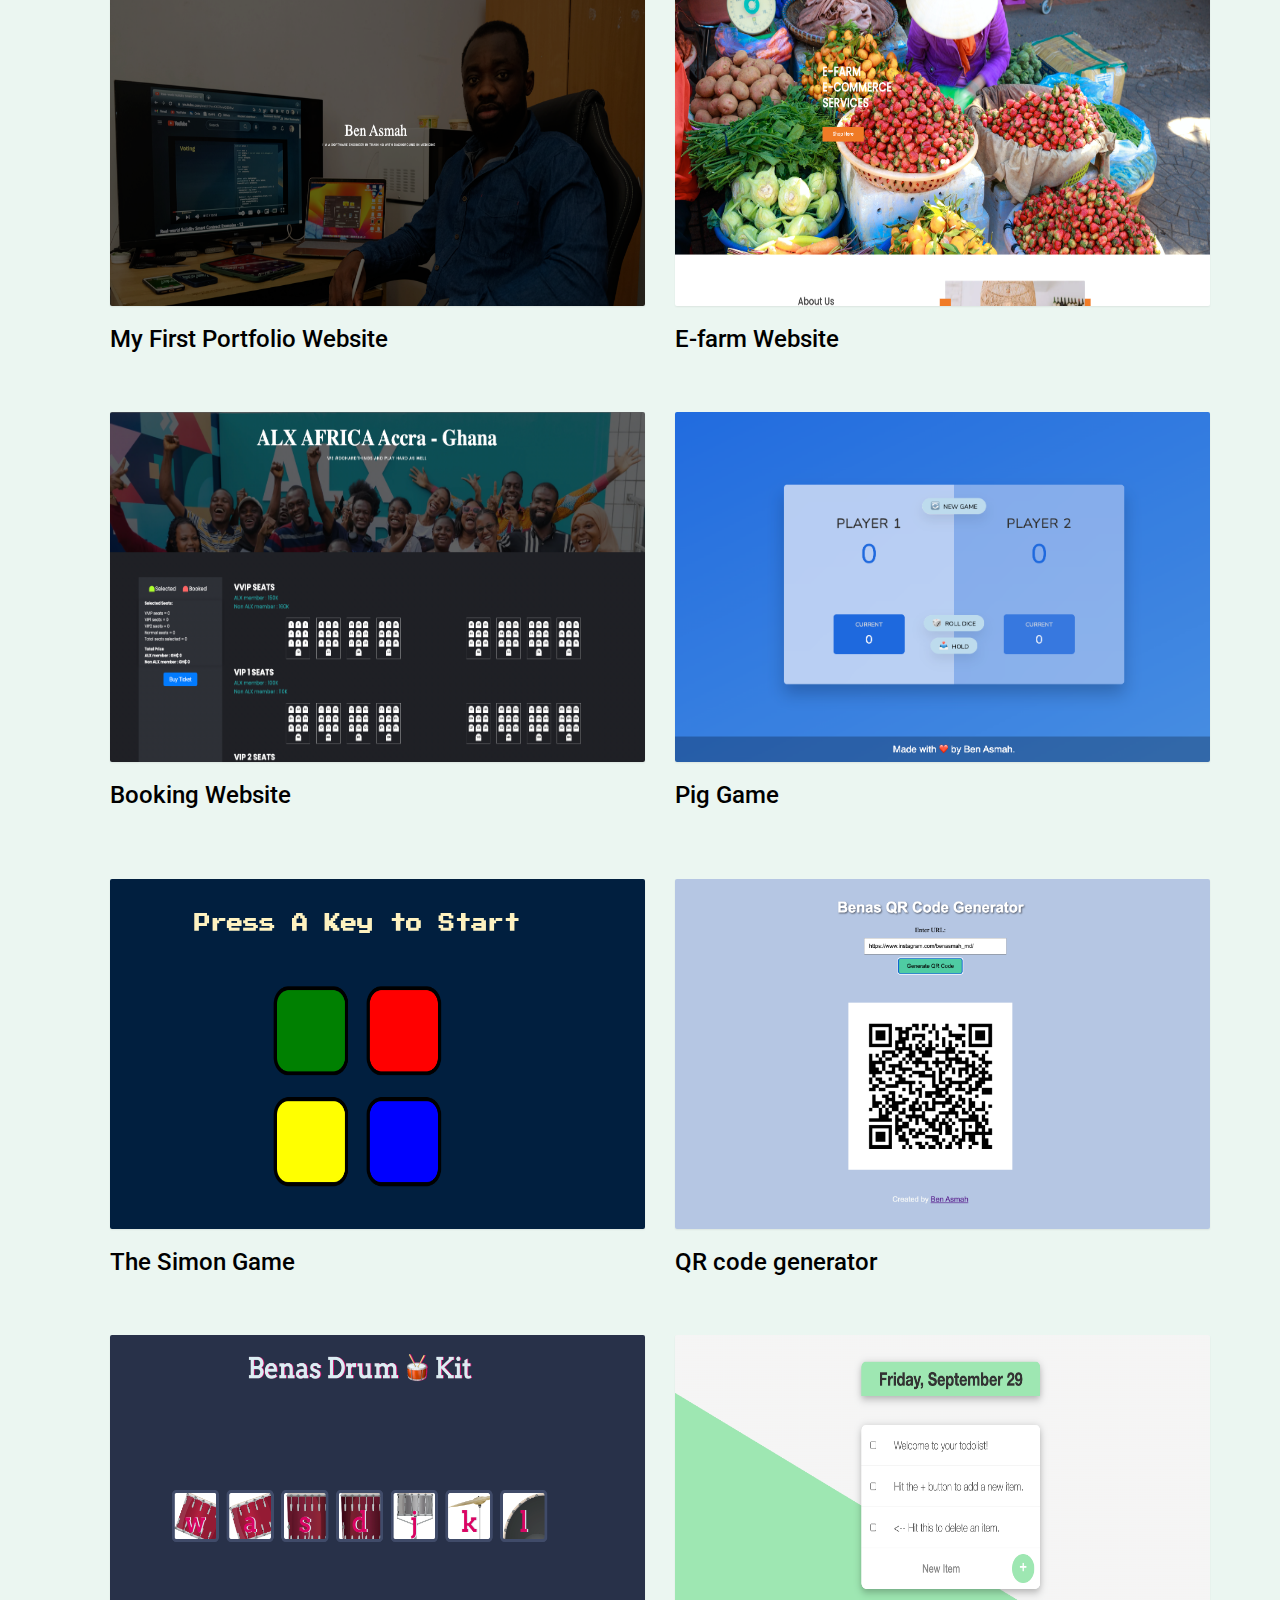
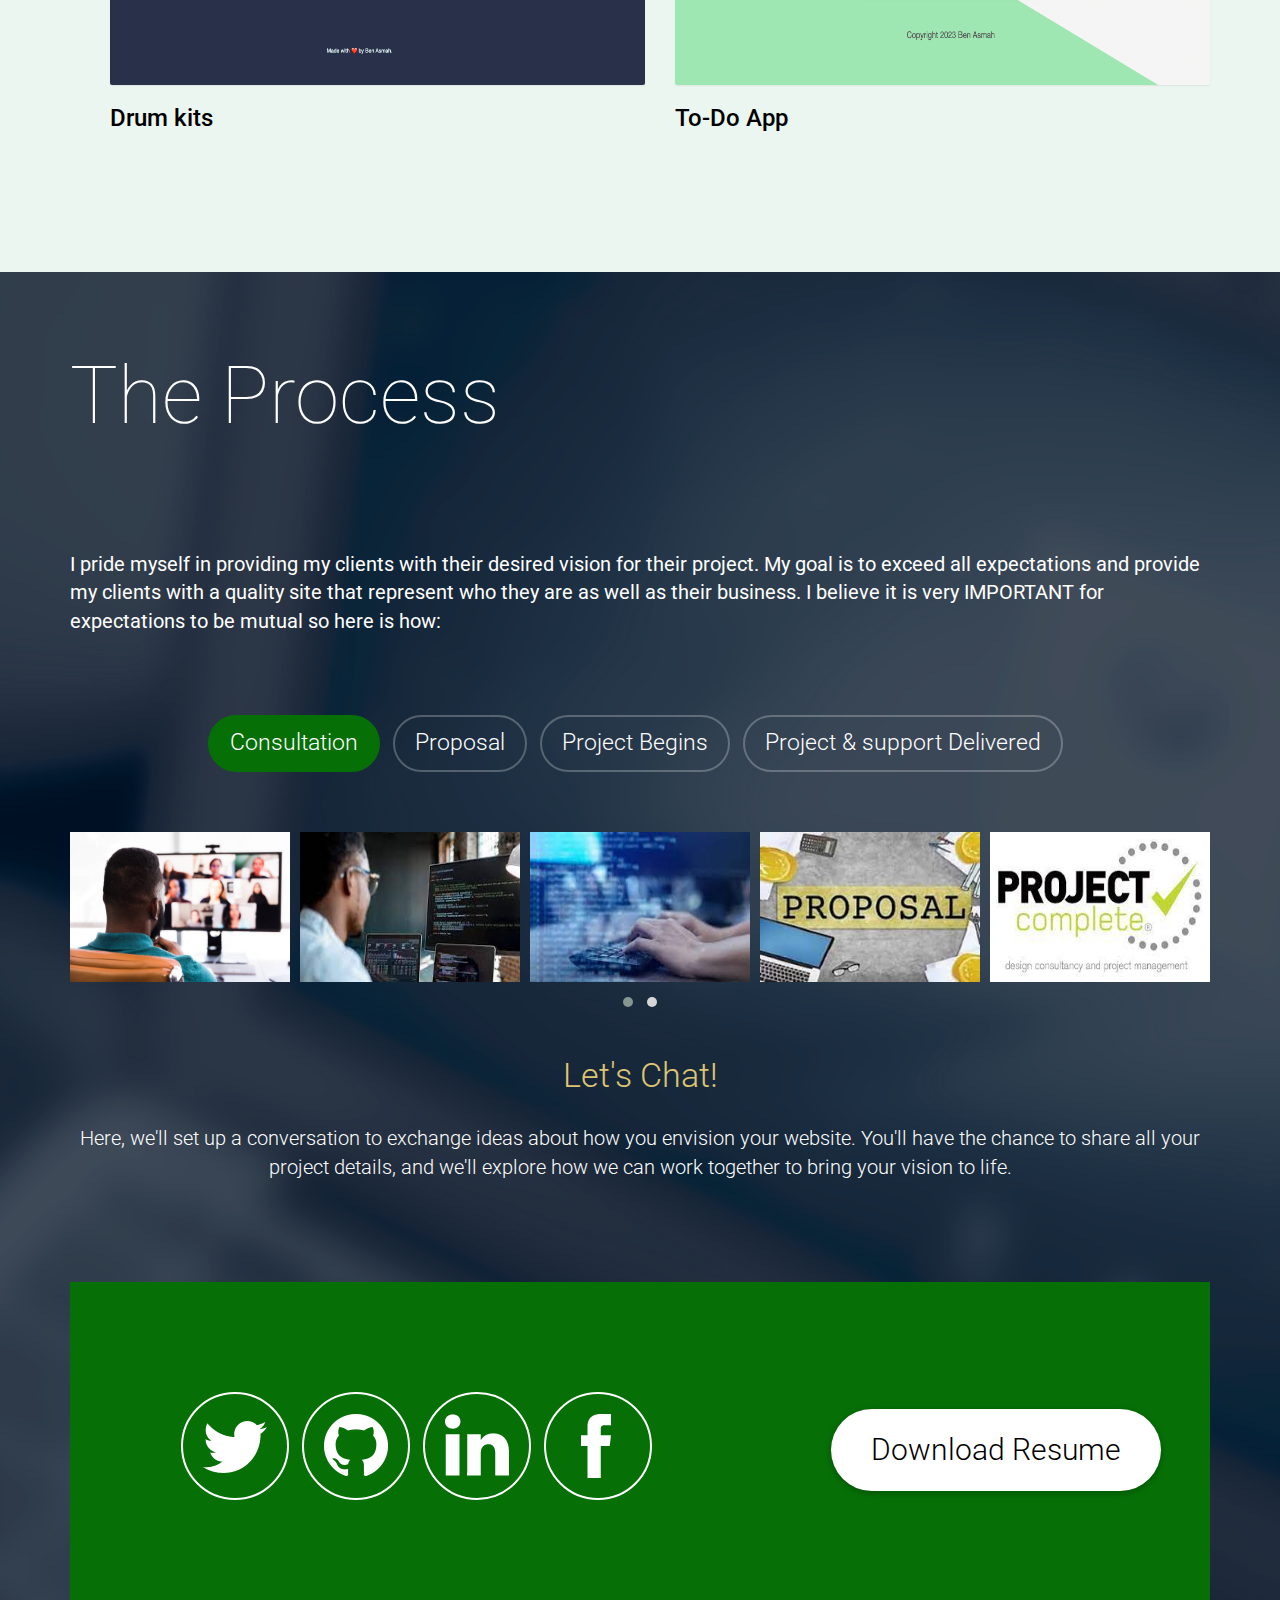
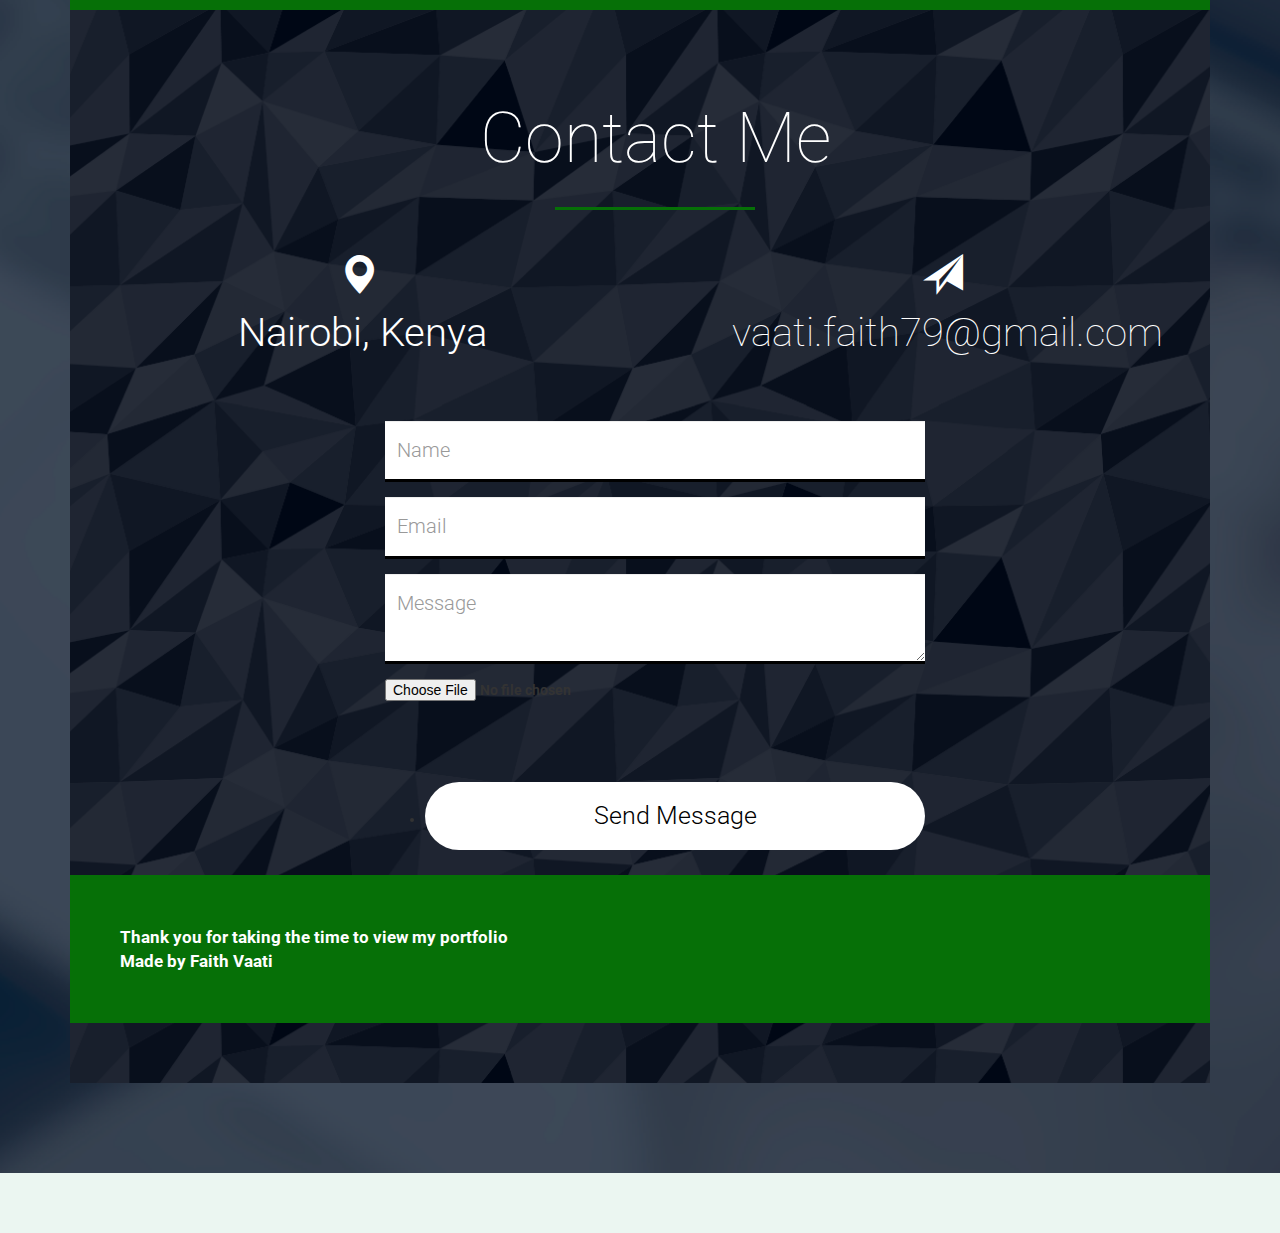
==== commit a8bcd08e: "Updates" ====
--- a/index.html
+++ b/index.html
@@ -84,7 +84,7 @@
                     data-options='{ "easing": "easeOutQuint" }'
                     href="#portfolio"
                     class="menu-item wall"
-                    >Portfolio</a
+                    >Projects</a
                   >
                 </li>
                 <li>
@@ -181,61 +181,53 @@
      <!-- 3 Columns extra info -->
      <article class="full-section my-extrame">
       <div class="container">
-        <h3 class="title-three">Hobies</h3>
+        <h3 class="title-three">Experiences</h3>
         <div class="row">
           <!-- Col 1 -->
           <div class="col-sm-4">
             <div class="row">
-              <div class="col-md-4 img-myextra">
-                <img
-                  alt="camera"
-                  class="img-myextrame"
-                  src="img/football-94.png"
-                  style="width: 100px; height: auto;"
-                />
-              </div>
-              <div class="col-md-8">
-                <h5 class="text-five">FOOTBALL</h5>
-                <p class="text-subfive">
-                  Football isn't just a game for me; it's a source of joy and an outlet for my competitive spirit. Whether in a team or a casual match, playing football brings me immense satisfaction and keeps me active.
+              <div class="col-md-12">
+                <h5 class="text-five">Revival Flames Movement</h5>
+                <p class="text-subfive">
+                 Web Developer
                 </p>
+                <p class="text-subfive">
+                  <i>September 2019 - March 2021</i>
+                </p>
+                <p class="text-subfive">
+                Designed and developed a website to work properly, Leveraged design and functionality know-how to manage end-to-end website development projects from concept and design to testing and deployment, Utilized MySQL to store and retrieve data, implementing secure authentication and authorization mechanisms and Monitored competitor websites to keep up-to-date with industry best.
               </div>
             </div>
           </div>
           <!-- Col 2 -->
           <div class="col-sm-4">
             <div class="row">
-              <div class="col-md-4 img-myextra">
-                <img
-                  alt="quality"
-                  class="img-myextrame"
-                  src="img/audiobook-64.png"
-                  style="width: 80px; height: auto;"
-                />
-              </div>
-              <div class="col-md-8">
-                <h5 class="text-five">AUDIOBOOKS</h5>
-                <p class="text-subfive">
-                  Audiobooks have become a cherished part of my life, offering a convenient and immersive way to enjoy literature while multitasking or relaxing. 
+              <div class="col-md-12">
+                <h5 class="text-five">Centrale Humataire Medico - Pharmaceutique</h5>
+                <p class="text-subfive">
+                  IT Intern
                 </p>
+                <p class="text-subfive">
+                  <i>May 2021 - July 2021</i>
+                </p>
+                <p class="text-subfive">
+                Designed and developed an IT support system, provided technical support and assistance to end users, ensured network security and troubleshooting network issues, maintained computer systems including a server, installed updates and performed backups, worked on data storage, backup and recovery process and helped in network problems and emergencies, troubleshooting and ultimately resolving network problems.
               </div>
             </div>
           </div>
           <!-- Col 3 -->
           <div class="col-sm-4">
             <div class="row">
-              <div class="col-md-4 img-myextra">
-                <img alt="coffee" class="img-myextrame" src="img/running-100.png"
-                style="width: 100px; height: auto;"
-                 />
-                
-              </div>
-              <div class="col-md-8">
-                <h5 class="text-five">Running</h5>
-                <p class="text-subfive">
-                  Running a minimum of three times a week is my dedicated routine for maintaining physical fitness and mental clarity. 
+              <div class="col-md-12">
+                <h5 class="text-five">Oakar Services Limited</h5>
+                <p class="text-subfive">
+                   Front-end Developer
                 </p>
-              </div>
+                <p class="text-subfive">
+                  <i>Nov 2022- January 2024</i>
+                </p>
+                <p class="text-subfive">
+                Responsible for design, code and modification of web and desktop applications, Reviewing current developed systems and applications and present ideas for improvement, Performing unit integration and testing, Troubleshooting and debugging applications, Maintaining systems and ensuring constant uptime, Assisted on projects from initial debrief to finished product with significant self-direction and limited oversight, Used compiled data to design web maps, charts and graphs, Redesigned sections of websites to create user-friendly, visually appealing experiences and Other duties include data analysis, developing and documenting technical documents, handbooks and training manuals on developed solutions.
             </div>
           </div>
         </div>
@@ -522,17 +514,17 @@
         <div class="row">
           <!-- Social Networks -->
           <div class="col-sm-12 btn-class col-md-7">
-            <a href="https://twitter.com/AsmahPapa" class="social-ink">
+            <a href="https://x.com/fay_vaati" class="social-ink">
               <img class="socl" src="img/twitter-icon.png" alt="twitter" />
             </a>
           
-            <a href="https://github.com/drbenasmah" class="social-ink">
+            <a href="https://github.com/Faith-vaati" class="social-ink">
               <img class="socl" src="img/GitHub-Mark-Light-64px.png" alt="github" />
             </a>
-            <a href="https://www.linkedin.com/in/ben-asmah-7a703a121/" class="social-ink">
+            <a href="https://www.linkedin.com/in/faith-vaati-68bb77239/" class="social-ink">
               <img class="socl" src="img/linkedin-icon.png" alt="linkedin" />
             </a>
-            <a href="https://www.facebook.com/ben.asmah.5/" class="social-ink">
+            <a href="https://www.facebook.com/bahati.faith.771" class="social-ink">
               <img class="socl" src="img/facebook-icon.png" alt="linkedin" />
             </a>
           </div>
@@ -557,12 +549,12 @@
         <div class="row">
           <div class="col-md-6 col-xs-12 txt-center">
             <p class="icon-ct glyphicon glyphicon-map-marker"></p>
-            <p class="text-ct"> <b>Torun, Poland<b></p>
+            <p class="text-ct"> <b>Nairobi, Kenya<b></p>
           </div>
           <!--Mail -->
           <div class="col-md-6 col-xs-12 txt-center">
             <p class="icon-ct glyphicon glyphicon-send"></p>
-            <p class="text-ct">drbenasmah2016@gmail.com</p>
+            <p class="text-ct">vaati.faith79@gmail.com</p>
           </div>
         </div>
       </div>
@@ -633,7 +625,7 @@
           <div class="col-sm-8 foo-left">
             Thank you for taking the time to view my portfolio
             <br />
-         Made by Ben Asmah with ❤️
+         Made by Faith Vaati
           </div>
          
         </div>
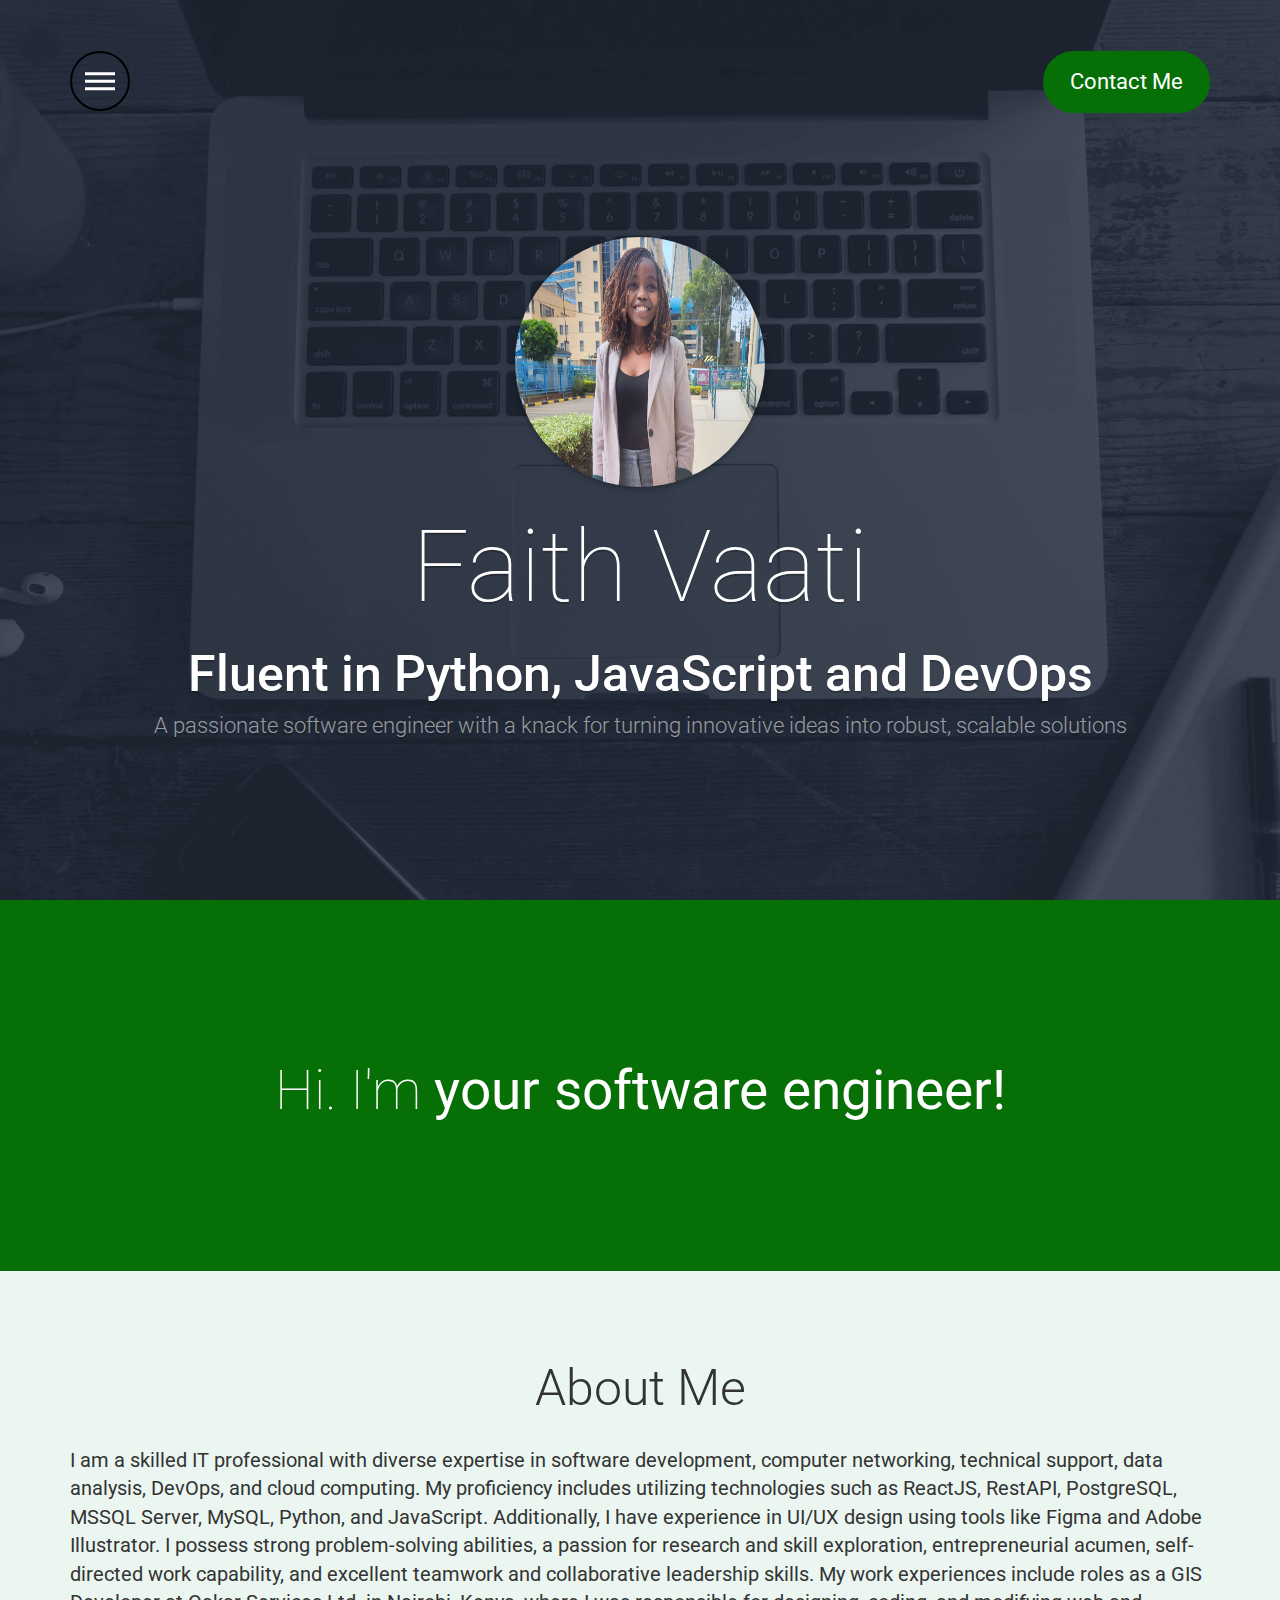
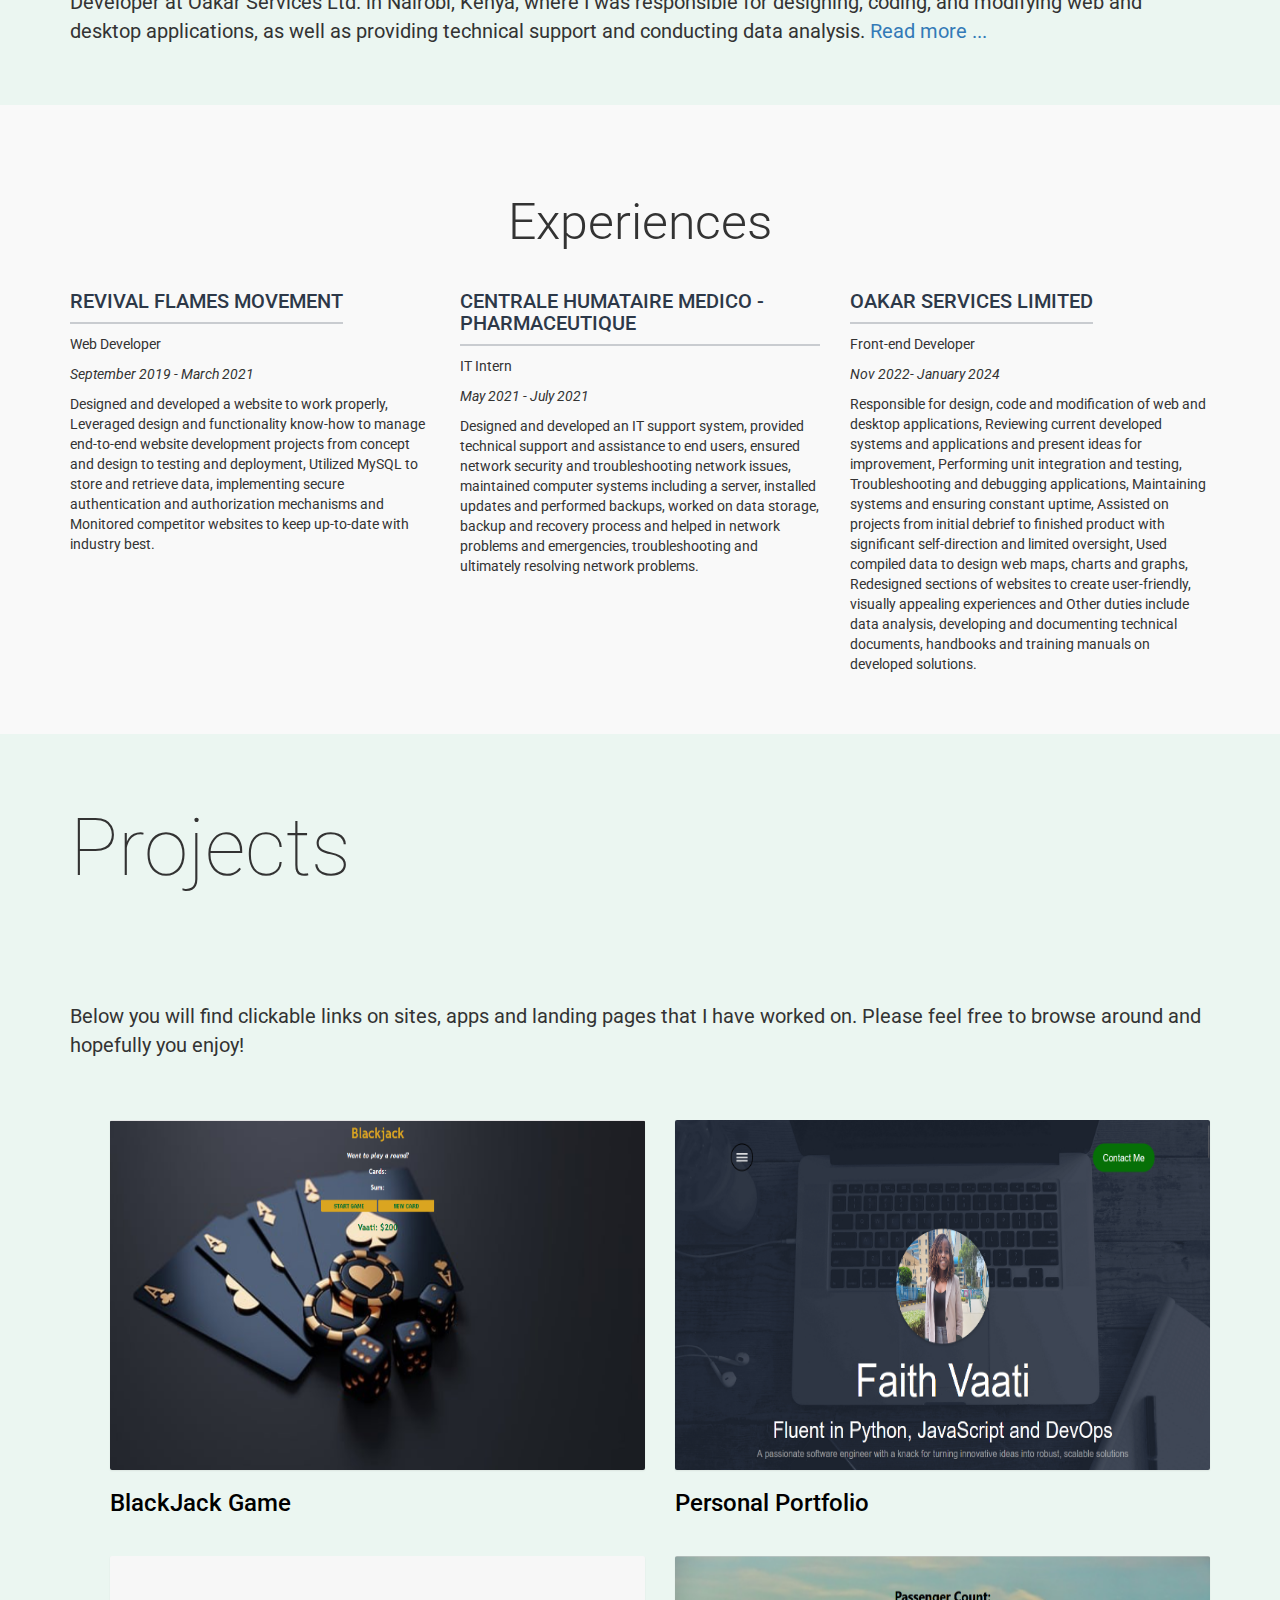
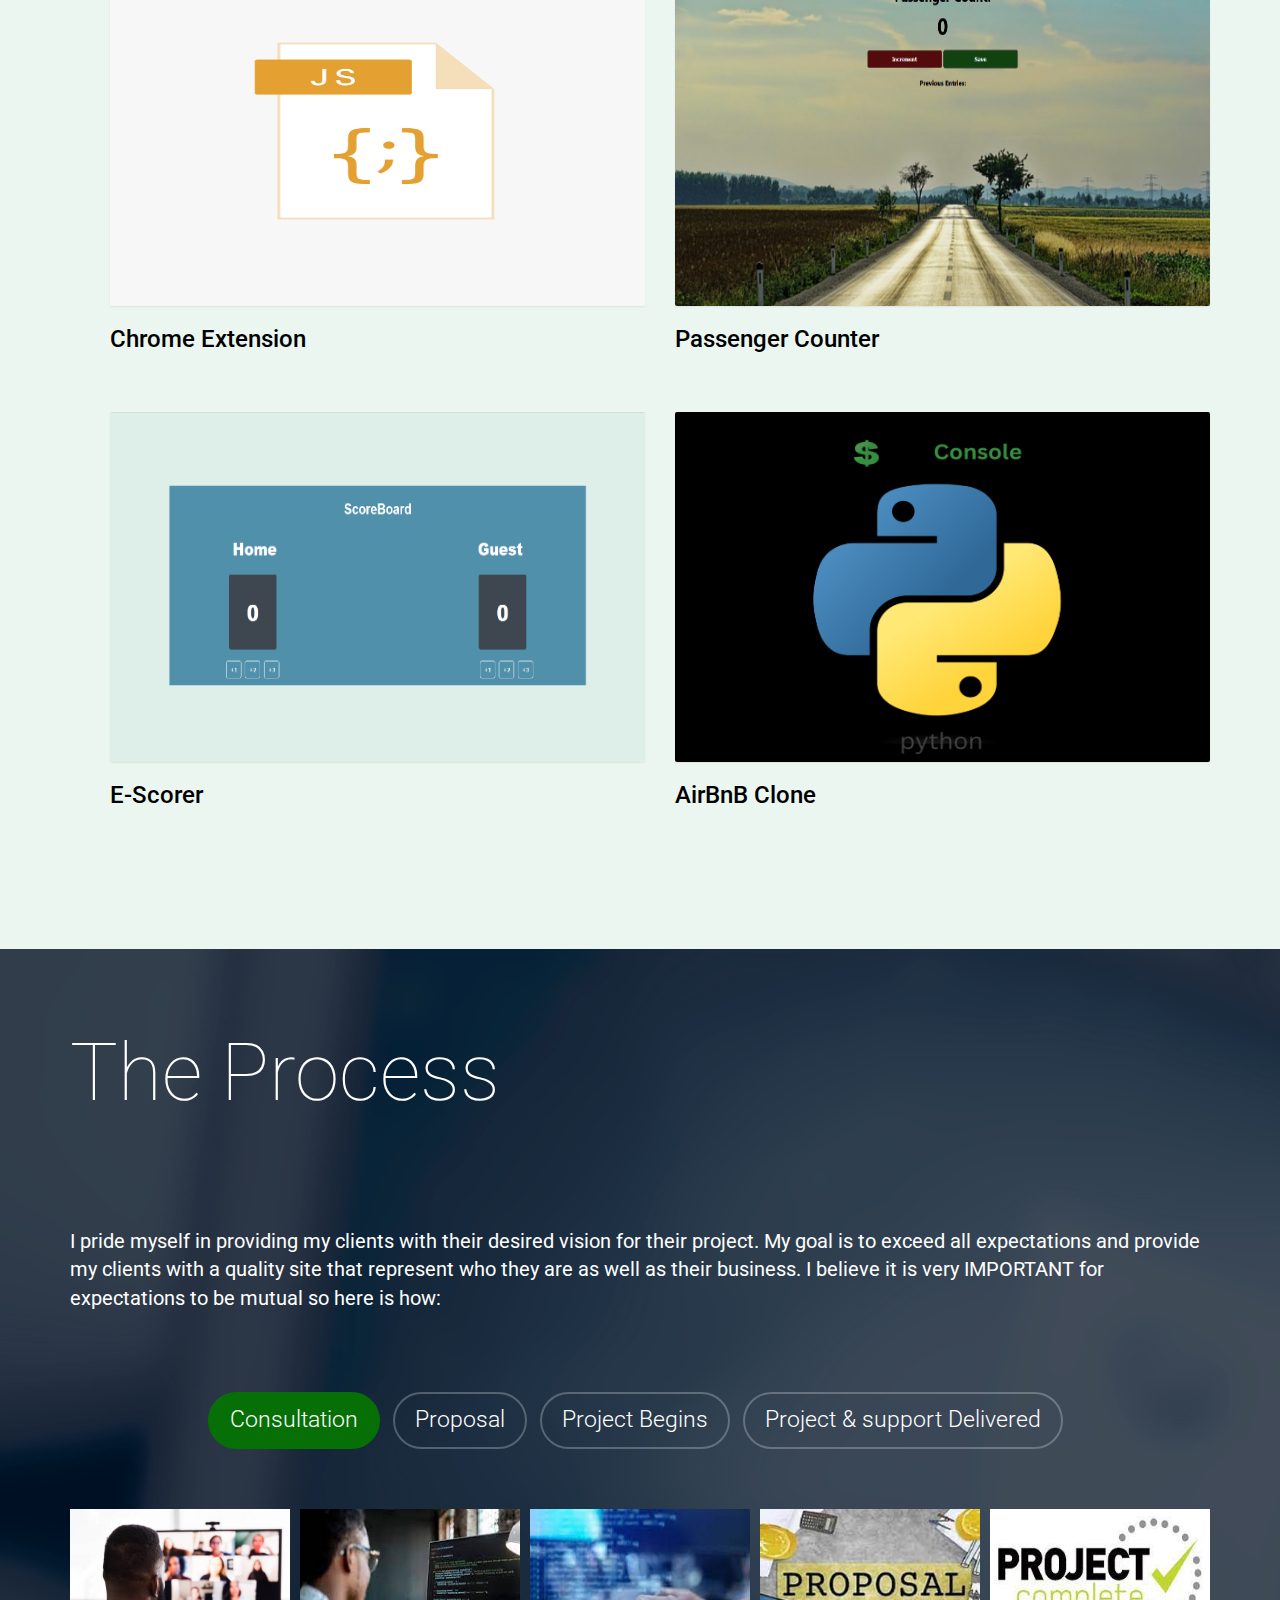
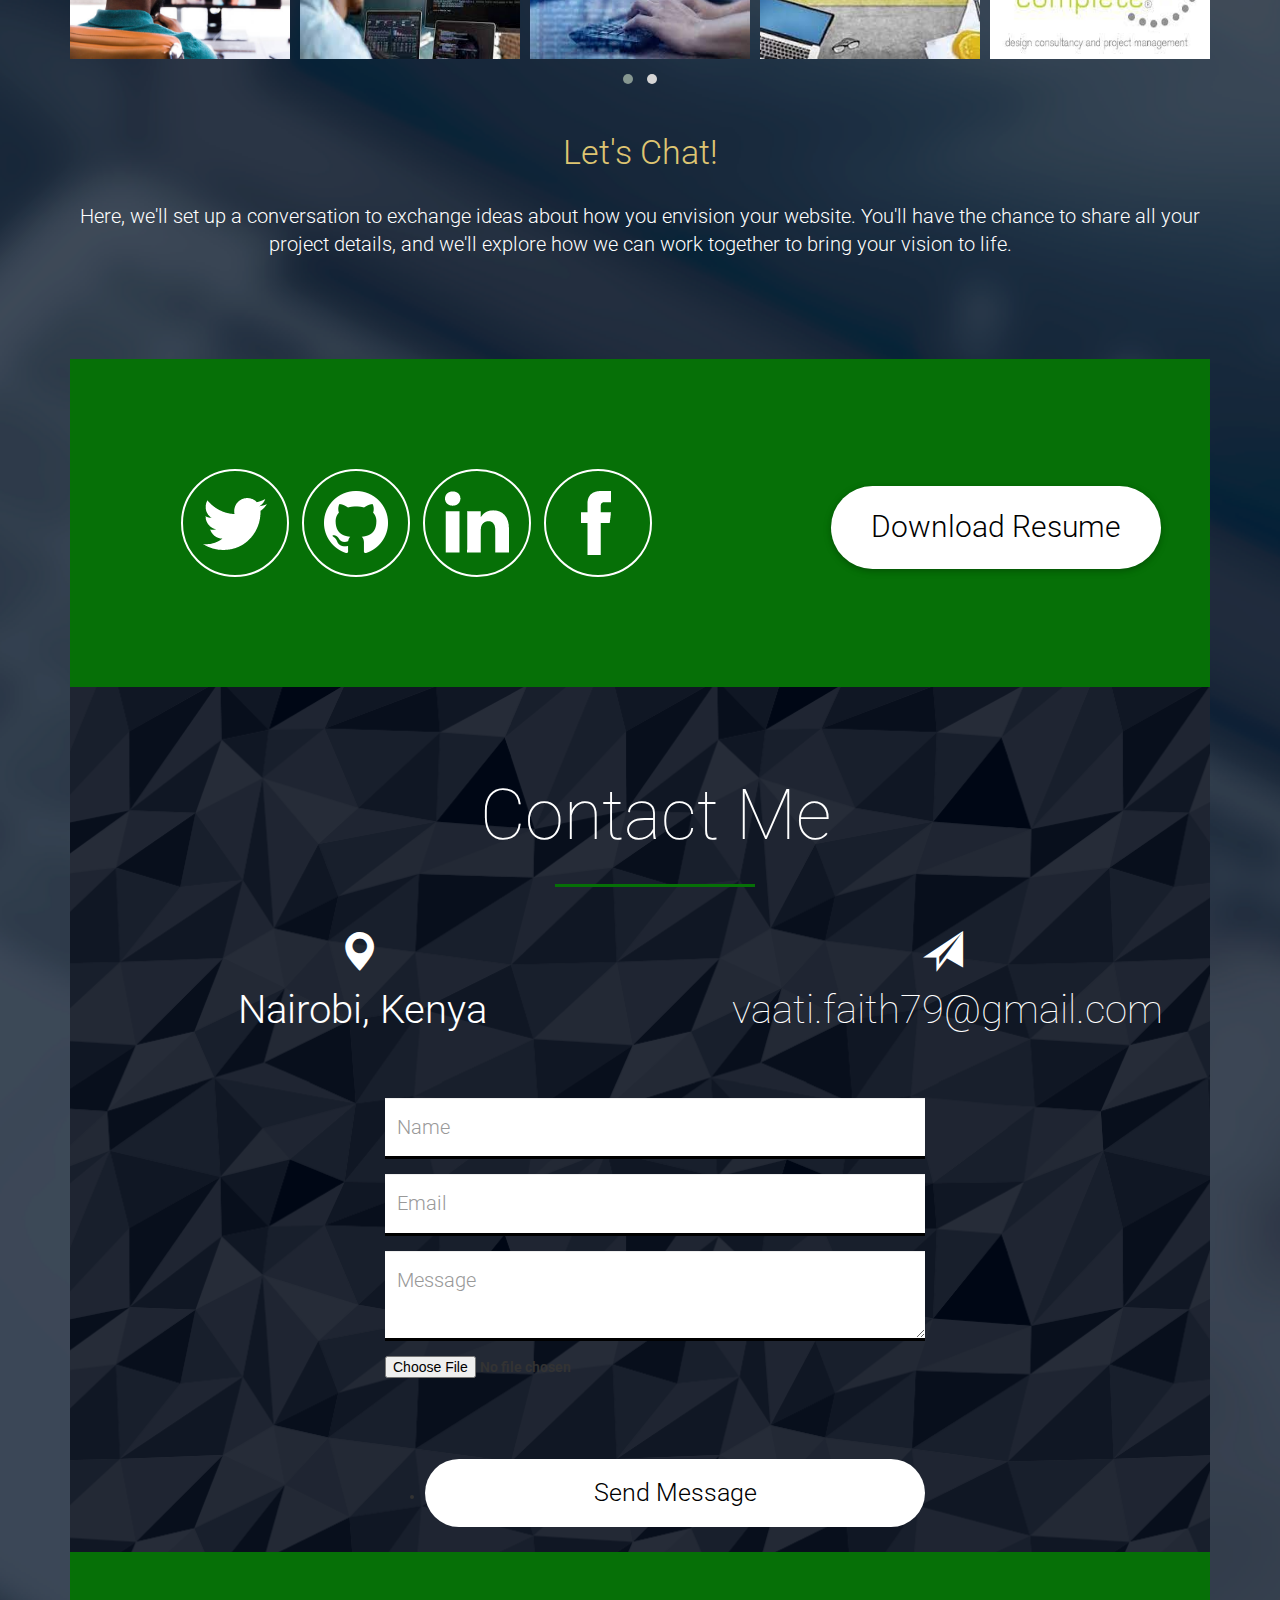
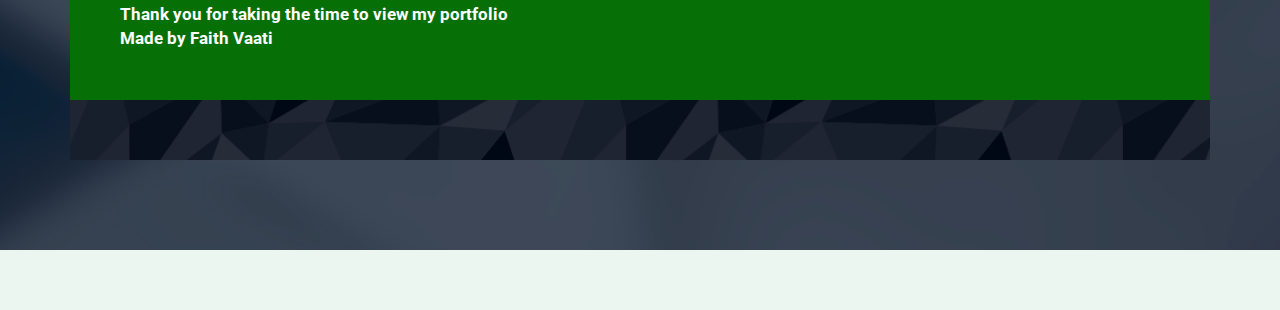
==== commit 1824b429: "Projects upadates" ====
--- a/index.html
+++ b/index.html
@@ -122,7 +122,7 @@
       <div class="container">
         <img
           class="img-circle imgsus"
-          alt="Ben Asmah"
+          alt="Faith Vaati - Software Engineer"
           src="img/pic2.png" height="250" width="250"
         />
         <h1 class="name-boss">Faith Vaati</h1>
@@ -161,7 +161,7 @@
               I am a skilled IT professional with diverse expertise in software development, computer networking, technical support, data analysis, DevOps, and cloud computing. My proficiency includes utilizing technologies such as ReactJS, RestAPI, PostgreSQL, MSSQL Server, MySQL, Python, and JavaScript. Additionally, I have experience in UI/UX design using tools like Figma and Adobe Illustrator.
 
 I possess strong problem-solving abilities, a passion for research and skill exploration, entrepreneurial acumen, self-directed work capability, and excellent teamwork and collaborative leadership skills. My work experiences include roles as a GIS Developer at Oakar Services Ltd. in Nairobi, Kenya, where I was responsible for designing, coding, and modifying web and desktop applications, as well as providing technical support and conducting data analysis.
-<a href="../My-Portfolio1/pages/about-me.html">Read more ...</a>
+<a href="../PortfolioProject/pages/about-me.html">Read more ...</a>
             </p>
           </div>
         </div>
@@ -252,155 +252,94 @@
   <div class="container">
       <!-- First Row -->
       <ul class="row wall-portfolio">
+
+                 <li class="col-md-6 doblock">
+              <a href="https://blacjakgame.netlify.app" data-imagelightbox="b" target="_blank">
+                  <img class="wall-gallery" src="img/blackjack.png" alt="BlackJack Game" height="350px" width="150px" />
+              </a>
+              <h3>
+                  <a href="https://blacjakgame.netlify.app"
+                      style="color: black; transition: color 0.3s;"
+                      onmouseover="this.style.color='green'"
+                      onmouseout="this.style.color='black'"
+                      target="_blank"
+                  >BlackJack Game</a>
+              </h3>
+          </li>
+      
+      <li class="col-md-6 doblock">
+        <a href="https://faithvaati.netlify.app/" data-imagelightbox="b" target="_blank">
+            <img class="wall-gallery" src="img/portfolio.png" alt="Personal Portfolio" height="350px" width="150px" />
+        </a>
+        <h3>
+            <a href="https://faithvaati.netlify.app/"
+                style="color: black; transition: color 0.3s;"
+                onmouseover="this.style.color='green'"
+                onmouseout="this.style.color='black'"
+                target="_blank"
+            >Personal Portfolio</a>
+        </h3>
+    </li>
+         <li class="col-md-6 doblock">
+              <a href="https://gextension.netlify.app/" data-imagelightbox="b" target="_blank">
+                  <img class="wall-gallery" src="img/extension.png" alt="Chrome Extension" height="350px" width="150px" />
+              </a>
+              <h3>
+                  <a href="https://gextension.netlify.app/"
+                      style="color: black; transition: color 0.3s;"
+                      onmouseover="this.style.color='green'"
+                      onmouseout="this.style.color='black'"
+                      target="_blank"
+                  >Chrome Extension</a>
+              </h3>
+      </li>
+          <li class="col-md-6 doblock">
+              <a href="https://passcount.netlify.app/" data-imagelightbox="b" target="_blank">
+                  <img class="wall-gallery" src="img/passenger.png" alt="Passenger Counter" height="350px" width="150px" />
+              </a>
+              <h3>
+                  <a href="https://passcount.netlify.app/"
+                      style="color: black; transition: color 0.3s;"
+                      onmouseover="this.style.color='green'"
+                      onmouseout="this.style.color='black'"
+                      target="_blank"
+                  >Passenger Counter</a>
+              </h3>
+          </li>
+      </ul> <!-- End of First Row -->
+
+      <!-- Second Row -->
+      <ul class="row wall-portfolio">
         <li class="col-md-6 doblock">
-          <a href="https://github.com/Faith-vaati/AirBnB_clone.git" data-imagelightbox="b">
-              <img class="wall-gallery" src="img/AirBnB.png" alt="My First Portfolio Website" height="350px" width="150px" />
+          <a href="https://escorer.netlify.app/" data-imagelightbox="b" target="_blank">
+              <img class="wall-gallery" src="img/escorer.png" alt="E-Scorer" height="350px" width="150px" />
+          </a>
+          <h3>
+              <a href="https://escorer.netlify.app/"
+                  style="color: black; transition: color 0.3s;"
+                  onmouseover="this.style.color='green'"
+                  onmouseout="this.style.color='black'"
+                  target="_blank"
+              >E-Scorer</a>
+          </h3>
+      </li>
+         <li class="col-md-6 doblock">
+          <a href="https://github.com/Faith-vaati/AirBnB_clone.git" data-imagelightbox="b" target="_blank">
+              <img class="wall-gallery" src="img/AirBnB.png" alt="AirBnB Project" height="350px" width="150px" />
           </a>
           <h3>
               <a href="https://github.com/Faith-vaati/AirBnB_clone.git"
                   style="color: black; transition: color 0.3s;"
                   onmouseover="this.style.color='green'"
                   onmouseout="this.style.color='black'"
+                  target="_blank"
               >AirBnB Clone</a>
           </h3>
       </li>
-      <li class="col-md-6 doblock">
-        <a href="./project-files/checkers-game/index.html" data-imagelightbox="b">
-            <img class="wall-gallery" src="img/checkers.jpg" alt="African checkers" height="350px" width="150px" />
-        </a>
-        <h3>
-            <a href="./project-files/checkers-game/index.html"
-                style="color: black; transition: color 0.3s;"
-                onmouseover="this.style.color='green'"
-                onmouseout="this.style.color='black'"
-            >African checkers</a>
-        </h3>
-    </li>
-          <li class="col-md-6 doblock">
-              <a href="https://drbenasmah.github.io/my-personal-website/" data-imagelightbox="b">
-                  <img class="wall-gallery" src="img/my-old-website.png" alt="My First Portfolio Website" height="350px" width="150px" />
-              </a>
-              <h3>
-                  <a href="https://drbenasmah.github.io/my-personal-website/"
-                      style="color: black; transition: color 0.3s;"
-                      onmouseover="this.style.color='green'"
-                      onmouseout="this.style.color='black'"
-                  >My First Portfolio Website</a>
-              </h3>
-          </li>
-          <li class="col-md-6 doblock">
-              <a href="https://drbenasmah.github.io/my-personal-website/projects-file/Efarm/index.html" data-imagelightbox="b">
-                  <img class="wall-gallery" src="img/Efarm.png" alt="E-farm Website" height="350px" width="150px" />
-              </a>
-              <h3>
-                  <a href="https://drbenasmah.github.io/my-personal-website/projects-file/Efarm/index.html"
-                      style="color: black; transition: color 0.3s;"
-                      onmouseover="this.style.color='green'"
-                      onmouseout="this.style.color='black'"
-                  >E-farm Website</a>
-              </h3>
-          </li>
-      </ul> <!-- End of First Row -->
-
-      <!-- Second Row -->
-      <ul class="row wall-portfolio">
-        <li class="col-md-6 doblock">
-          <a href="./project-files/bookingWebsite/index.html" data-imagelightbox="b">
-              <img class="wall-gallery" src="img/bookingALX.png" alt="bookingPage" height="350px" width="150px" />
-          </a>
-          <h3>
-              <a href="./project-files/bookingWebsite/index.html"
-                  style="color: black; transition: color 0.3s;"
-                  onmouseover="this.style.color='green'"
-                  onmouseout="this.style.color='black'"
-              >Booking Website</a>
-          </h3>
-      </li>
-      <li class="col-md-6 doblock">
-              <a href="https://drbenasmah.github.io/my-personal-website/projects-file/pig-game/index.html" data-imagelightbox="b">
-                  <img class="wall-gallery" src="img/pig-game.png" alt="Pig Game" height="350px" width="150px" />
-              </a>
-              <h3>
-                  <a href="https://drbenasmah.github.io/my-personal-website/projects-file/pig-game/index.html"
-                      style="color: black; transition: color 0.3s;"
-                      onmouseover="this.style.color='green'"
-                      onmouseout="this.style.color='black'"
-                  >Pig Game</a>
-              </h3>
-      </li>
-         
       </ul> <!-- End of Second Row -->
   </div> <!-- End of Gallery -->
 </section>
 <!-- // Portfolio 1 -->
-
-
-<!-- section 2 -->
-
-<!-- Portfolio 2 -->
-<section id="portfolio2" class="full-section">
-
-  <!-- Gallery -->
-  <div class="container">
-      <!-- First Row -->
-      <ul class="row wall-portfolio">
-          <li class="col-md-6 doblock">
-              <a href="https://drbenasmah.github.io/my-personal-website/projects-file/simon-Game-Challenge/index.html" data-imagelightbox="b">
-                  <img class="wall-gallery" src="img/simon-Game.png" alt="The Simon Game" height="350px" width="150px" />
-              </a>
-              <h3>
-                  <a href="https://drbenasmah.github.io/my-personal-website/projects-file/simon-Game-Challenge/index.html"
-                      style="color: black; transition: color 0.3s;"
-                      onmouseover="this.style.color='green'"
-                      onmouseout="this.style.color='black'"
-                  >The Simon Game</a>
-              </h3>
-          </li>
-          <li class="col-md-6 doblock">
-              <a href="/project-files/qr-code/qrCode.html" data-imagelightbox="b">
-                  <img class="wall-gallery" src="./img/qr-image.png" alt="QR code generator" height="350px" width="150px" />
-              </a>
-              <h3>
-                  <a href="ht"
-                      style="color: black; transition: color 0.3s;"
-                      onmouseover="this.style.color='green'"
-                      onmouseout="this.style.color='black'"
-                  >QR code generator</a>
-              </h3>
-          </li>
-      </ul> <!-- End of First Row -->
-
-      <!-- Second Row -->
-      <ul class="row wall-portfolio">
-          <li class="col-md-6 doblock">
-              <a href="https://drbenasmah.github.io/my-personal-website/projects-file/drum-Kit/index.html" data-imagelightbox="b">
-                  <img class="wall-gallery" src="img/drum-kits.png" alt="Drum kits" height="350px" width="150px" />
-              </a>
-              <h3>
-                  <a href="https://drbenasmah.github.io/my-personal-website/projects-file/drum-Kit/index.html"
-                      style="color: black; transition: color 0.3s;"
-                      onmouseover="this.style.color='green'"
-                      onmouseout="this.style.color='black'"
-                  >Drum kits</a>
-              </h3>
-          </li>
-          <li class="col-md-6 doblock">
-            <a href="https://todo-app-benas.onrender.com/" data-imagelightbox="b">
-                <img class="wall-gallery" src="img/to-do-app.png" alt="To-Do App" height="350px" width="150px" />
-            </a>
-            <h3>
-                <a href="https://todo-app-benas.onrender.com/"
-                    style="color: black; transition: color 0.3s;"
-                    onmouseover="this.style.color='green'"
-                    onmouseout="this.style.color='black'"
-                >To-Do App</a>
-            </h3>
-        </li>
-         
-      </ul> <!-- End of Second Row -->
-  </div> <!-- End of Gallery -->
-</section>
-<!-- // Portfolio 2 -3>
 
 
 
@@ -514,23 +453,23 @@
         <div class="row">
           <!-- Social Networks -->
           <div class="col-sm-12 btn-class col-md-7">
-            <a href="https://x.com/fay_vaati" class="social-ink">
+            <a href="https://x.com/fay_vaati" class="social-ink" target="_blank">
               <img class="socl" src="img/twitter-icon.png" alt="twitter" />
             </a>
           
-            <a href="https://github.com/Faith-vaati" class="social-ink">
+            <a href="https://github.com/Faith-vaati" class="social-ink" target="_blank">
               <img class="socl" src="img/GitHub-Mark-Light-64px.png" alt="github" />
             </a>
-            <a href="https://www.linkedin.com/in/faith-vaati-68bb77239/" class="social-ink">
+            <a href="https://www.linkedin.com/in/faith-vaati-68bb77239/" class="social-ink" target="_blank">
               <img class="socl" src="img/linkedin-icon.png" alt="linkedin" />
             </a>
-            <a href="https://www.facebook.com/bahati.faith.771" class="social-ink">
+            <a href="https://www.facebook.com/bahati.faith.771" class="social-ink" target="_blank">
               <img class="socl" src="img/facebook-icon.png" alt="linkedin" />
             </a>
           </div>
  <!-- Download Resume - CV -->
  <div class="col-sm-5 btn-class hidden-sm hidden-xs">
-  <a class="btn-dwnld" href="https://drive.google.com/file/d/1qxqLYZkq2A0rOhbPsIXFuf4UMuw97UxO/view?usp=sharing">Download Resume</a>
+  <a class="btn-dwnld" href="https://drive.google.com/file/d/16eMHR6RixawnMy4lLcpQAdphKeCdXhlL/view?usp=sharing" target="_blank">Download Resume</a>
 </div>
 </div>
 </div>
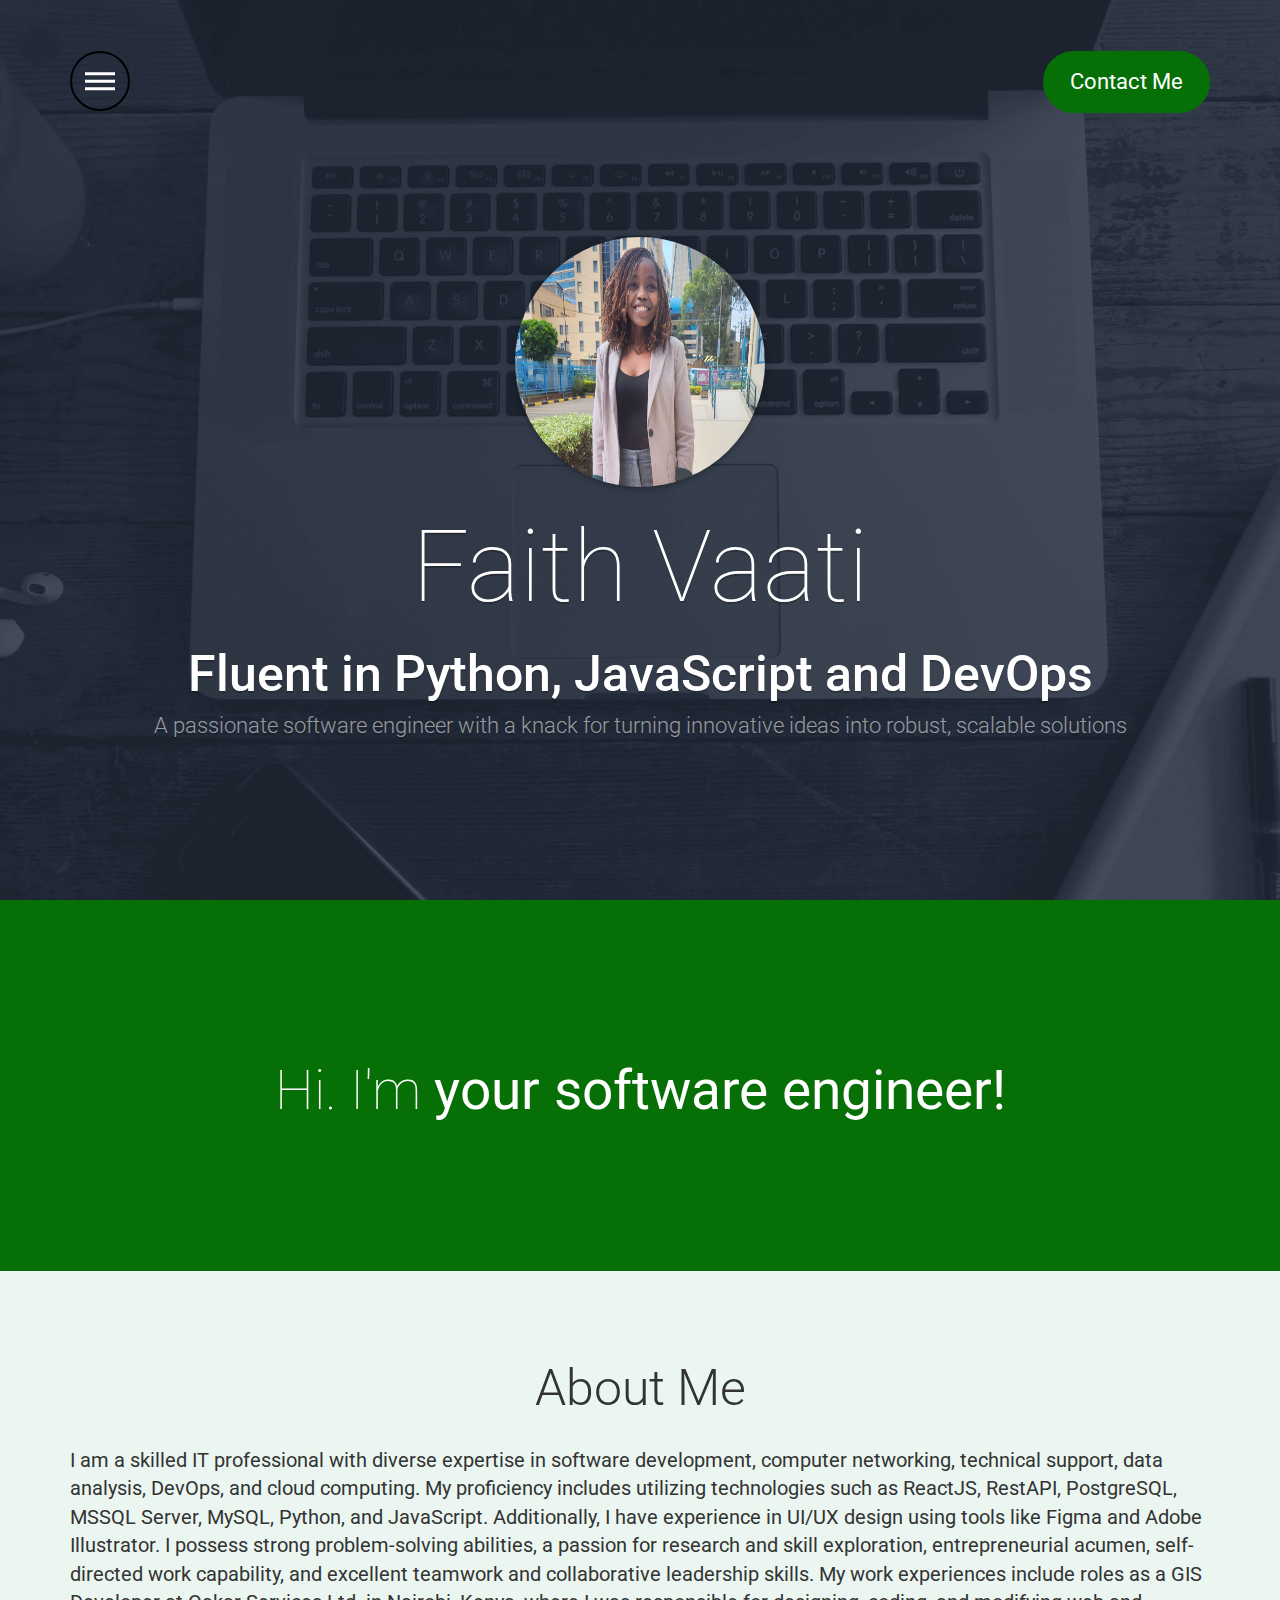
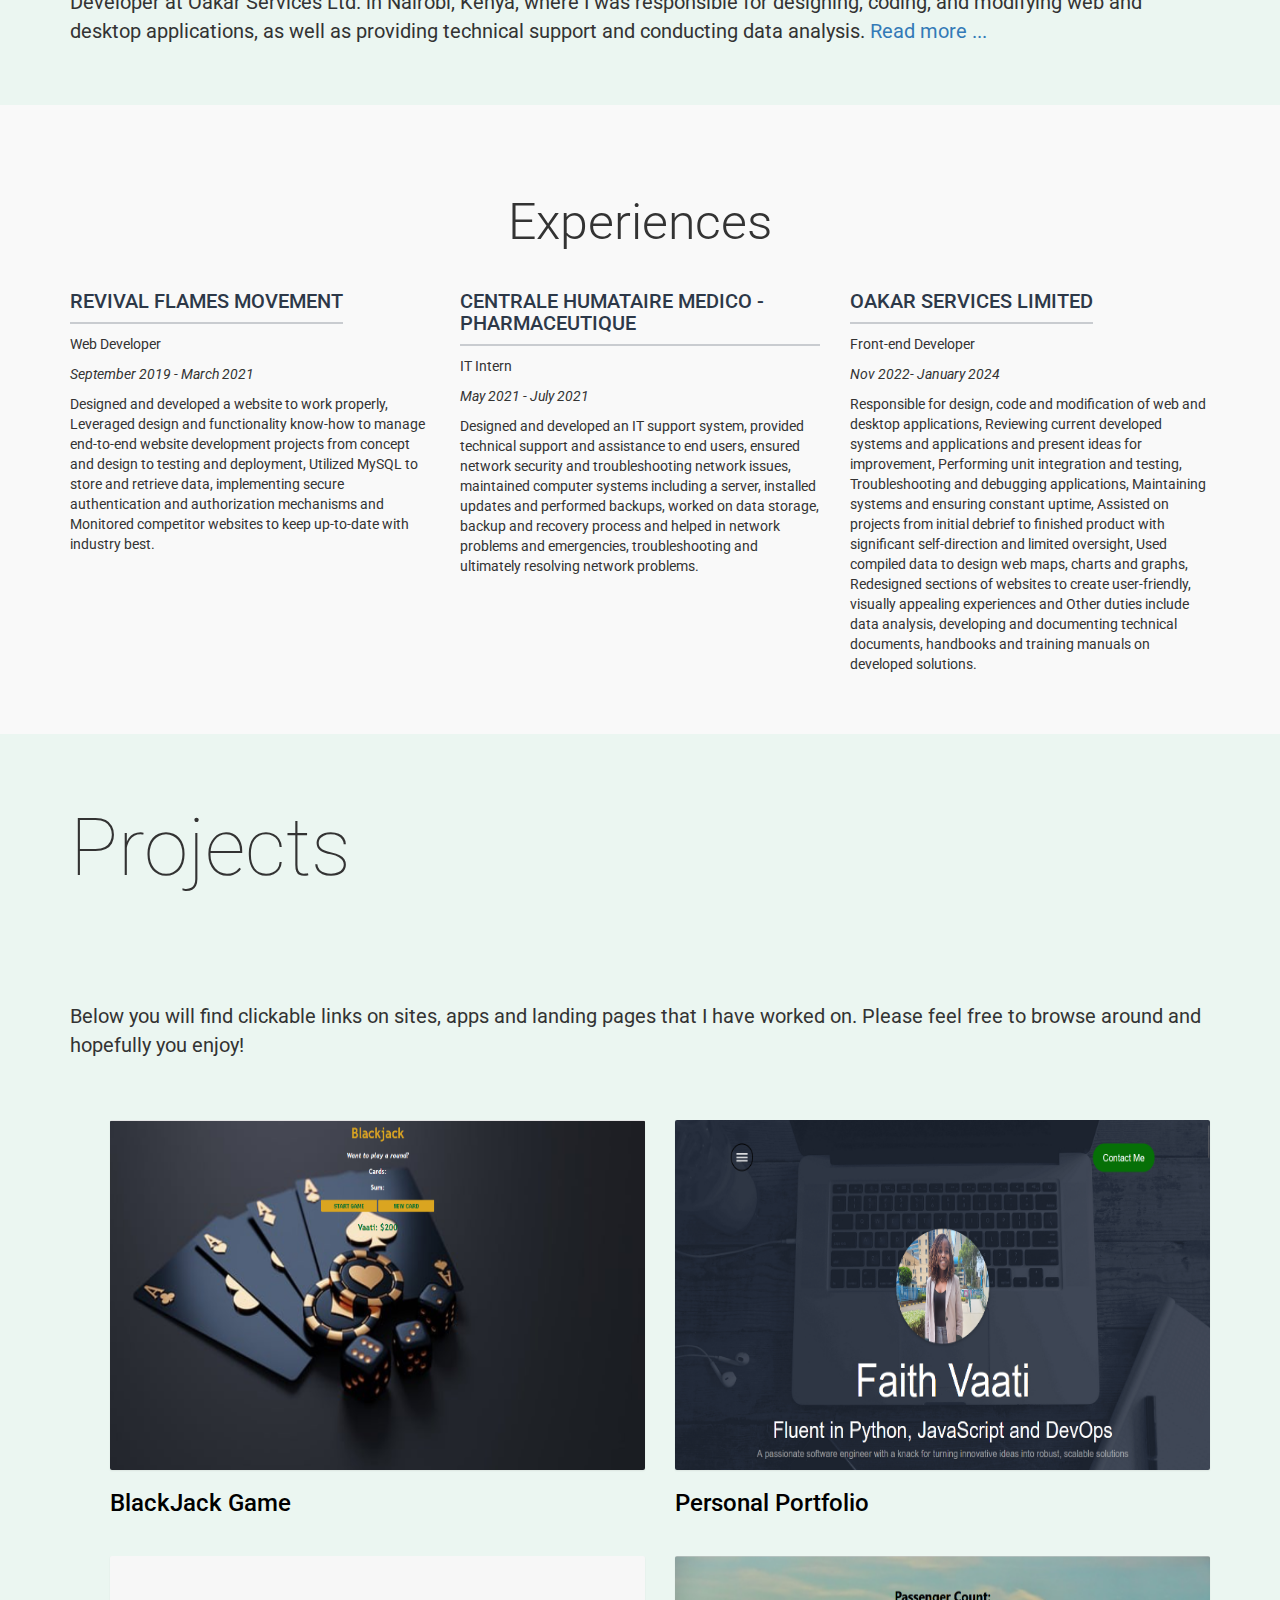
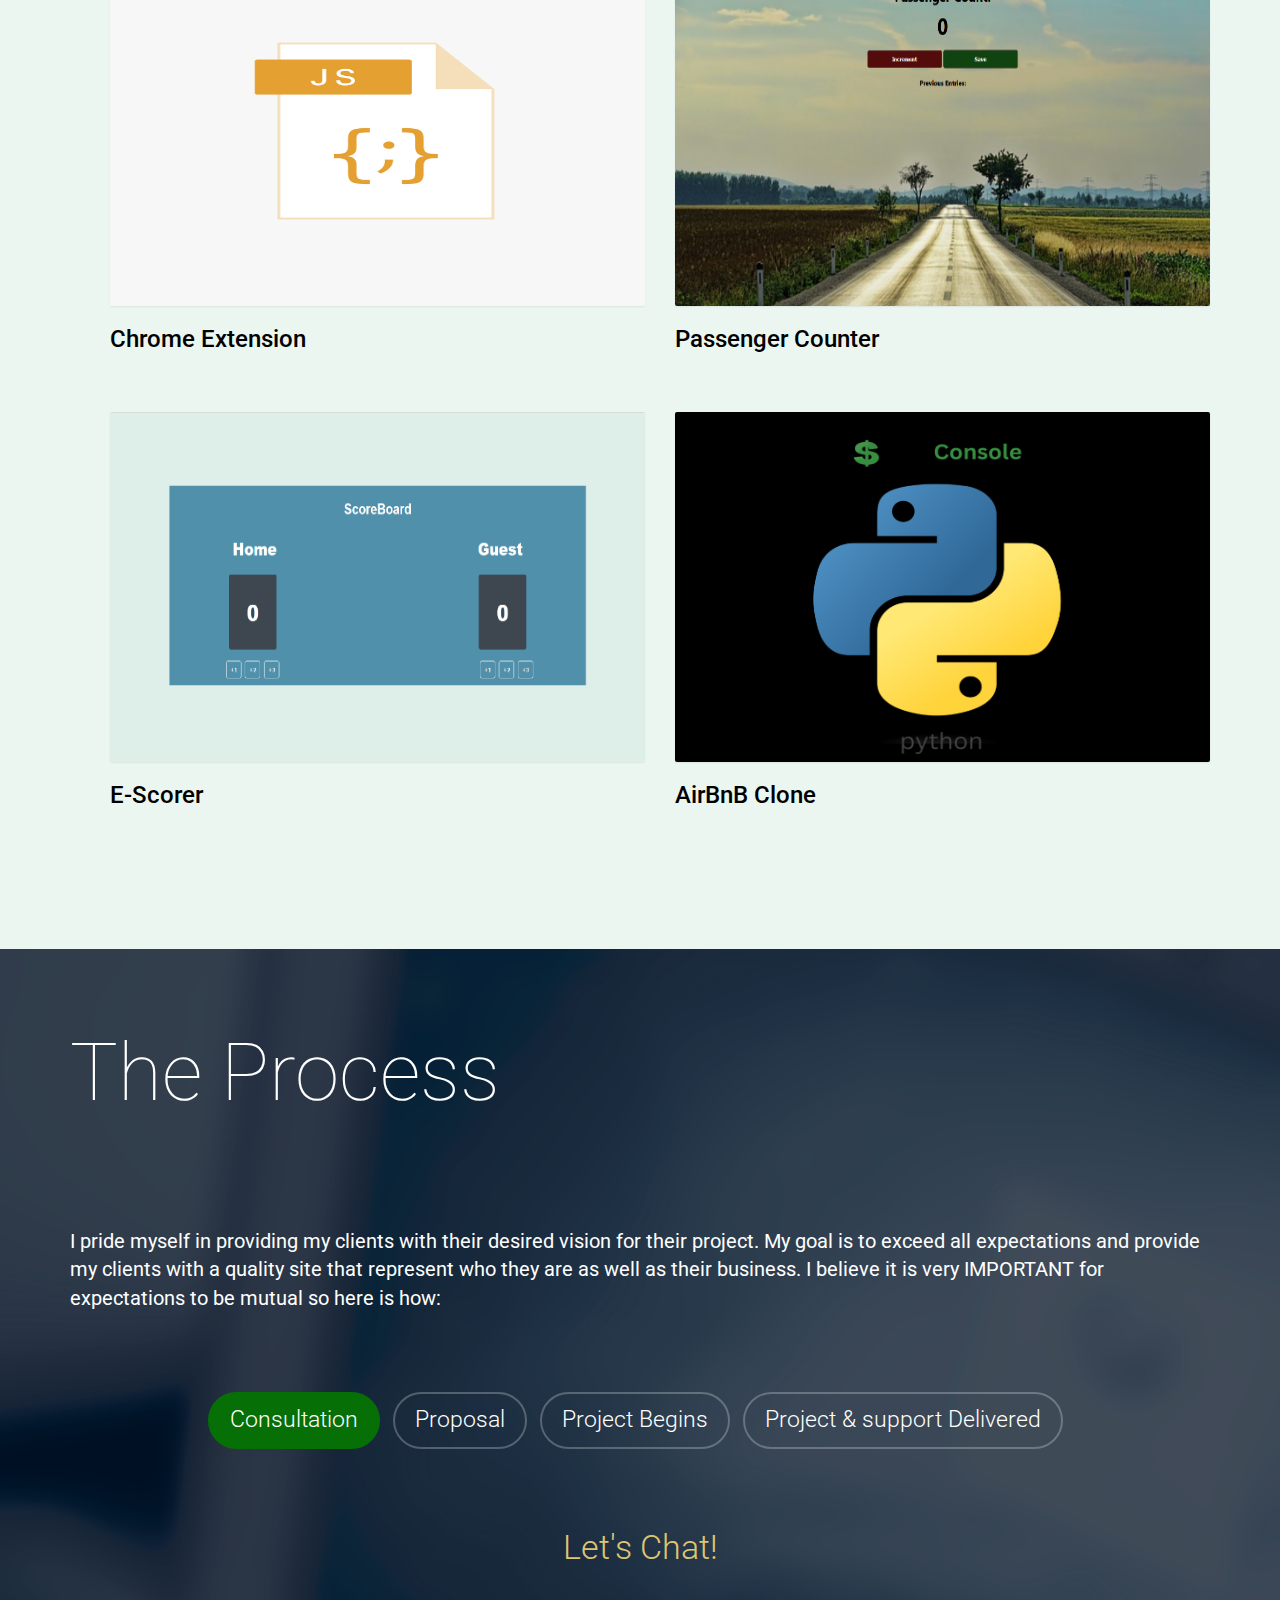
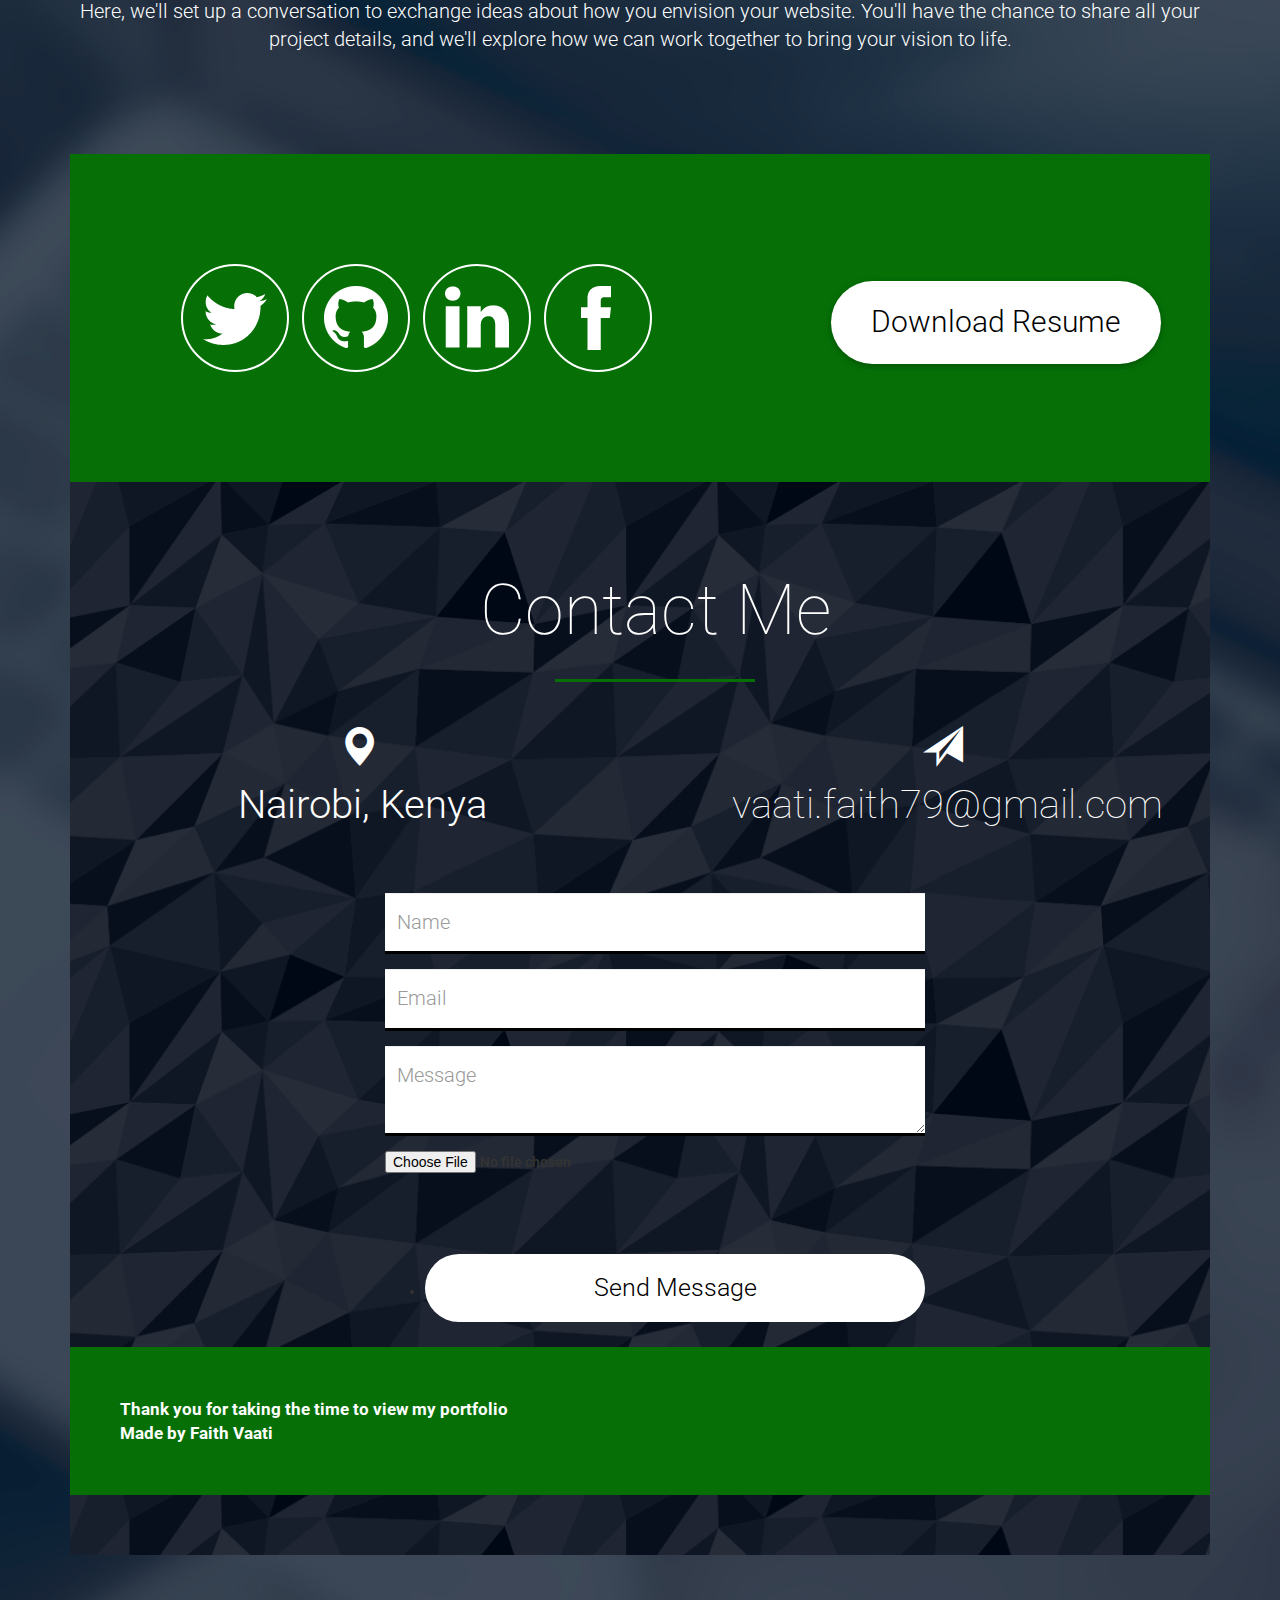
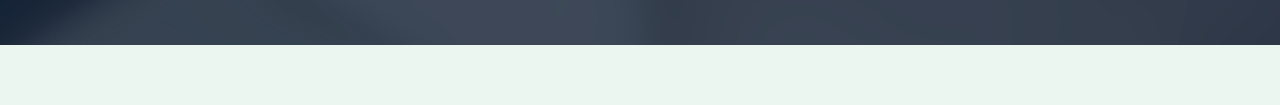
==== commit bcf824e4: "Files Cleaning" ====
--- a/index.html
+++ b/index.html
@@ -376,28 +376,7 @@
 
         <!-- Tab panes -->
         <div class="tab-content">
-          <!-- Tab 1 -->
-<!-- Owl Carousel images -->
-<div class="owl-carousel">
-  <div class="item">
-    <img alt="pexels-1" src="img/consultation.jpeg"   />
-  </div>
-  <div class="item">
-    <img alt="pexels-2 "  src="img/proj- begin.jpeg" />
-  </div>
-  <div class="item">
-    <img alt="pexels-3" src="img/website.jpeg"  />
-  </div>
-  <div class="item">
-    <img alt="pexels-4" src="img/proposal.jpeg"  />
-  </div>
-  <div class="item">
-    <img alt="pexels-5" src="img/compltd.jpeg"  />
-  </div>
-  <div class="item">
-    <img alt="pexels-6" src="img/happy01.png"  />
-  </div>
-</div>
+
 <!-- // Owl Carousel images -->
 
           <div role="tabpanel" class="tab-pane fade active in" id="1">
